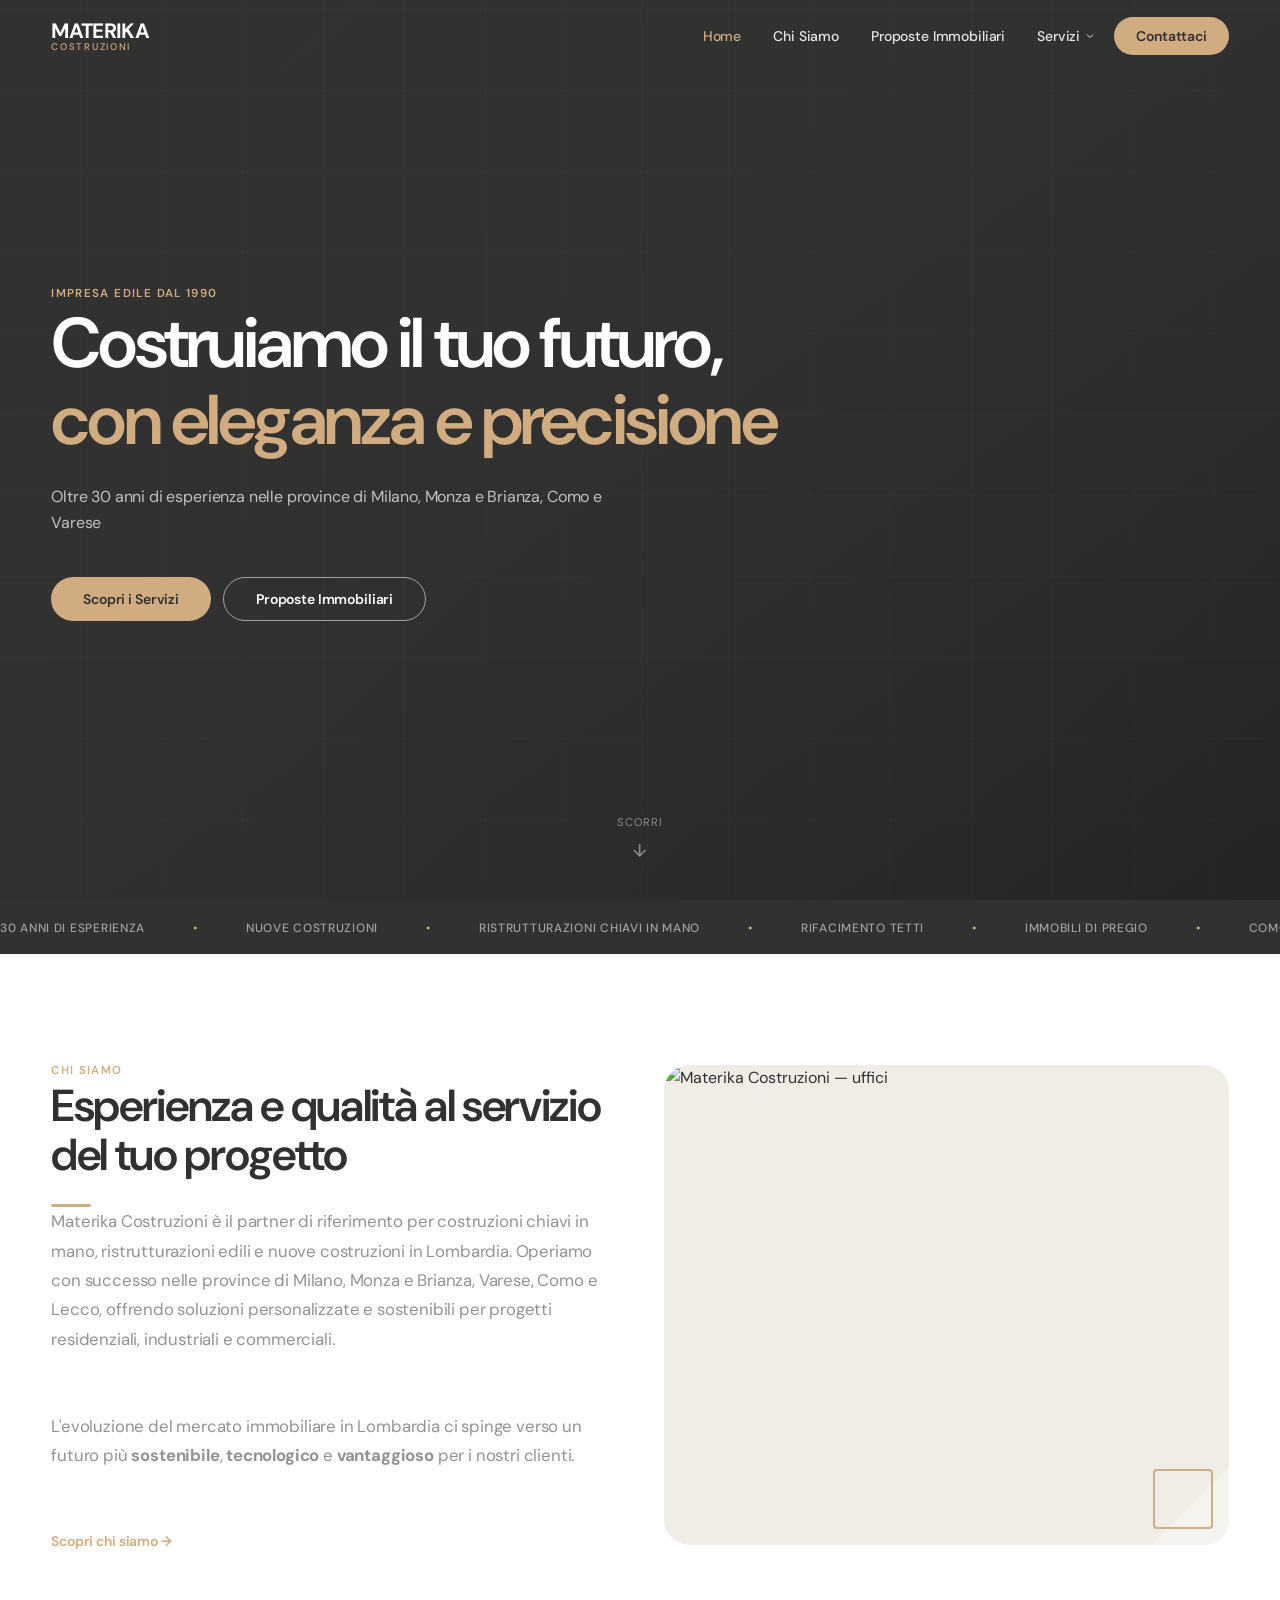
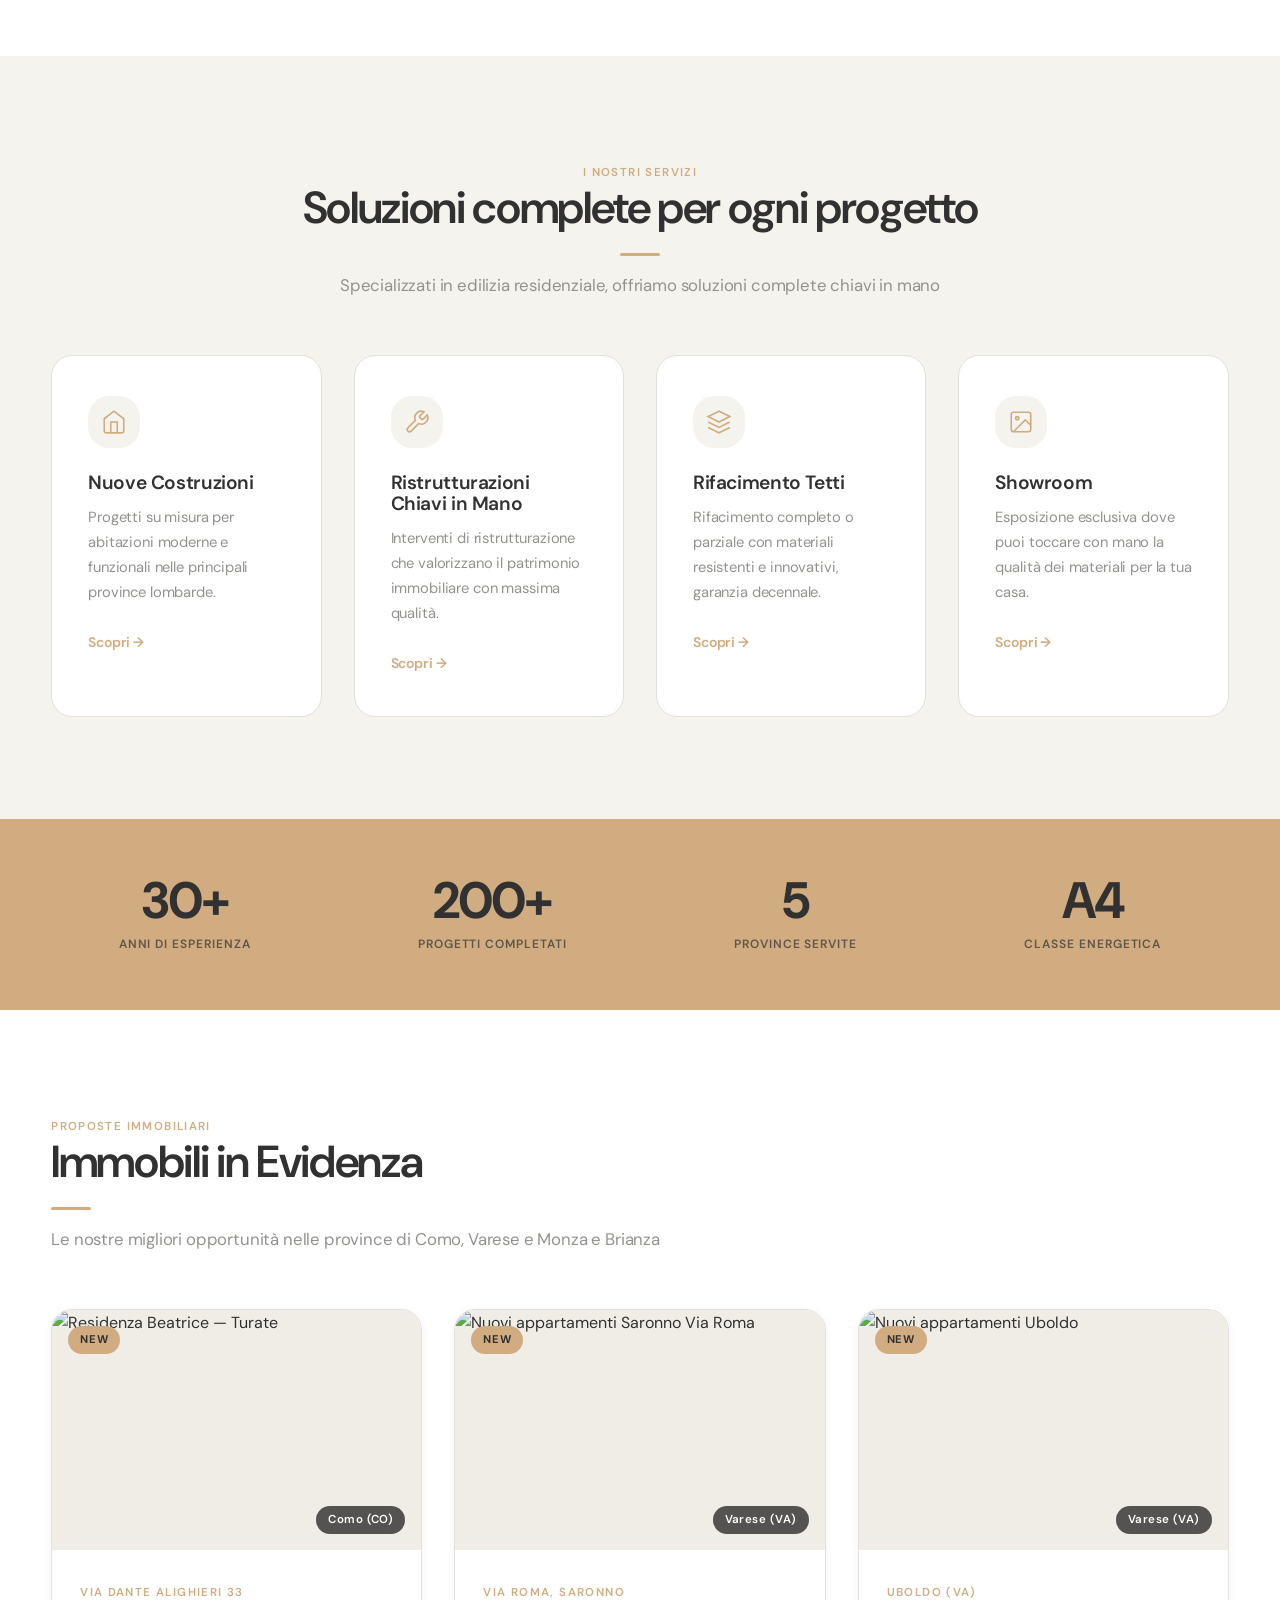
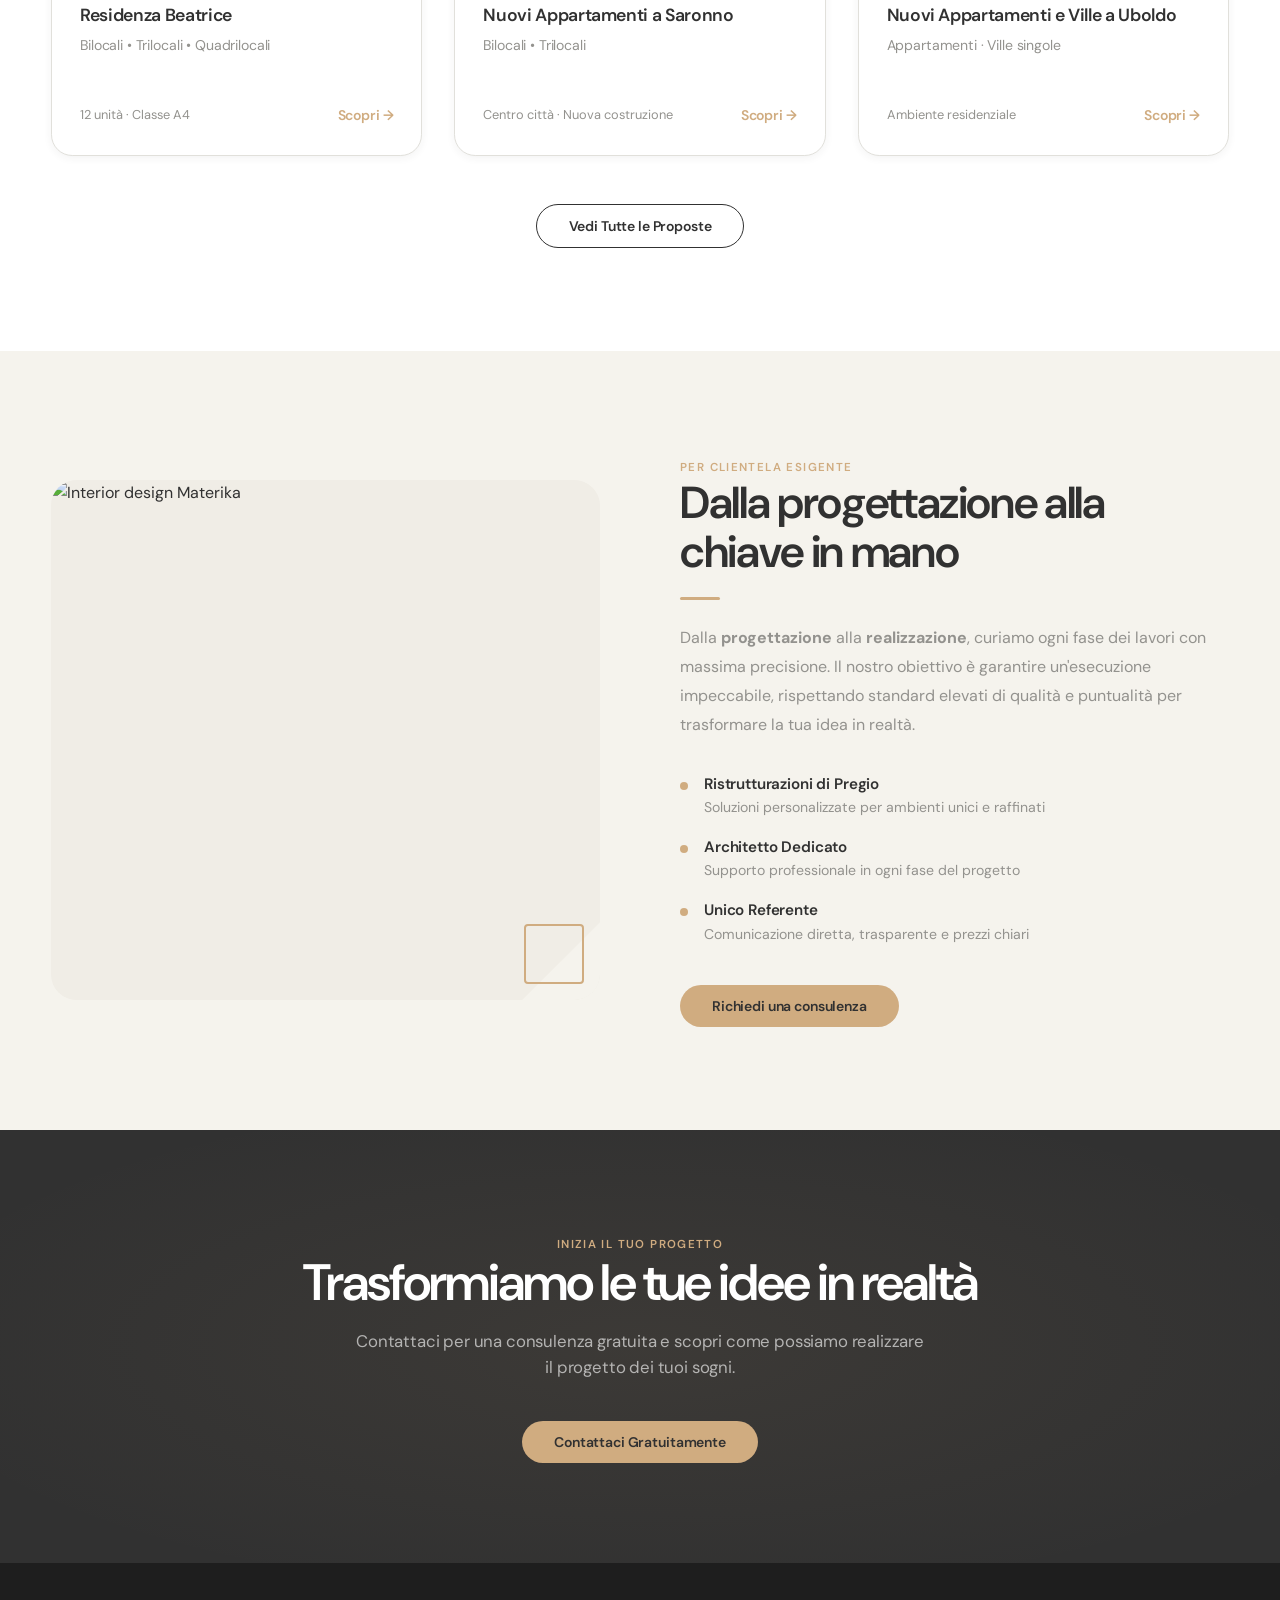
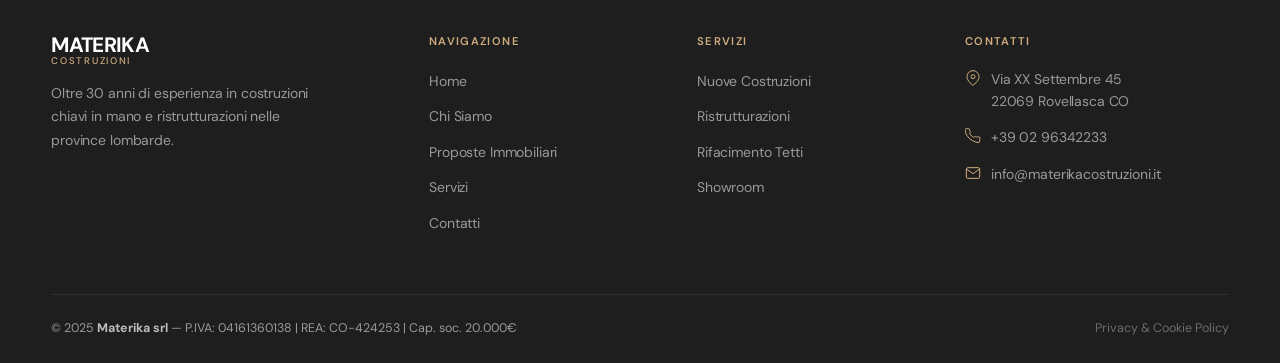
==== index.html @ d064435e "Add files via upload" ====
<!DOCTYPE html>
<html lang="it">
<head>
  <meta charset="UTF-8" />
  <meta name="viewport" content="width=device-width, initial-scale=1.0" />
  <title>Materika Costruzioni — Nuove Costruzioni e Ristrutturazioni in Lombardia</title>
  <meta name="description" content="Materika Costruzioni, oltre 30 anni di esperienza in costruzioni chiavi in mano, ristrutturazioni e nuove costruzioni nelle province di Milano, Como, Varese, Monza e Brianza." />
  <link rel="icon" href="https://www.materikacostruzioni.it/images/favicon.png" />
  <link rel="stylesheet" href="style.css" />
</head>
<body>

<!-- ═══════════════════════════ HEADER ═══════════════════════════ -->
<header class="site-header" id="top">
  <div class="container">
    <nav class="nav-inner">
      <a href="index.html" class="nav-logo">
        <span class="nav-logo-name">MATERIKA</span>
        <span class="nav-logo-sub">Costruzioni</span>
      </a>

      <ul class="nav-links">
        <li><a href="index.html" class="nav-link">Home</a></li>
        <li><a href="chi-siamo.html" class="nav-link">Chi Siamo</a></li>
        <li><a href="proposte.html" class="nav-link">Proposte Immobiliari</a></li>
        <li class="nav-dropdown">
          <a href="servizi.html" class="nav-link">
            Servizi
            <svg viewBox="0 0 24 24" stroke-width="2" stroke="currentColor" fill="none">
              <path d="M6 9l6 6 6-6"/>
            </svg>
          </a>
          <div class="dropdown-menu">
            <a href="servizi.html#costruzioni">Nuove Costruzioni</a>
            <a href="servizi.html#ristrutturazioni">Ristrutturazioni</a>
            <a href="servizi.html#tetti">Rifacimento Tetti</a>
            <a href="servizi.html#showroom">Showroom</a>
          </div>
        </li>
        <li><a href="contatti.html" class="nav-link nav-cta">Contattaci</a></li>
      </ul>

      <button class="hamburger" aria-label="Menu">
        <span></span><span></span><span></span>
      </button>
    </nav>
  </div>
</header>

<!-- Mobile Nav -->
<nav class="mobile-nav" role="dialog" aria-label="Menu mobile">
  <button class="mobile-nav-close" aria-label="Chiudi">✕</button>
  <a href="index.html">Home</a>
  <a href="chi-siamo.html">Chi Siamo</a>
  <a href="proposte.html">Proposte Immobiliari</a>
  <a href="servizi.html">Servizi</a>
  <a href="contatti.html">Contattaci</a>
</nav>

<!-- ═══════════════════════════ HERO ═══════════════════════════ -->
<section class="hero">
  <div class="hero-bg"></div>
  <div class="container">
    <div class="hero-content">
      <span class="label reveal">Impresa Edile dal 1990</span>
      <h1 class="hero-title reveal reveal-delay-1">
        Costruiamo il tuo futuro,<br>
        <em>con eleganza e precisione</em>
      </h1>
      <p class="hero-sub reveal reveal-delay-2">
        Oltre 30 anni di esperienza nelle province di Milano,
        Monza e Brianza, Como e Varese
      </p>
      <div class="hero-actions reveal reveal-delay-3">
        <a href="servizi.html" class="btn btn-primary">Scopri i Servizi</a>
        <a href="proposte.html" class="btn btn-outline">Proposte Immobiliari</a>
      </div>
    </div>
  </div>

  <div class="scroll-indicator">
    <span>Scorri</span>
    <svg viewBox="0 0 24 24" fill="none" stroke="currentColor" stroke-width="2">
      <path d="M12 5v14M5 12l7 7 7-7"/>
    </svg>
  </div>
</section>

<!-- ═══════════════════════════ TICKER ═══════════════════════════ -->
<div class="ticker" aria-hidden="true">
  <div class="ticker-track">
    <span>30 anni di esperienza</span>
    <span class="dot">•</span>
    <span>Nuove Costruzioni</span>
    <span class="dot">•</span>
    <span>Ristrutturazioni Chiavi in Mano</span>
    <span class="dot">•</span>
    <span>Rifacimento Tetti</span>
    <span class="dot">•</span>
    <span>Immobili di Pregio</span>
    <span class="dot">•</span>
    <span>Como</span>
    <span class="dot">•</span>
    <span>Milano</span>
    <span class="dot">•</span>
    <span>Varese</span>
    <span class="dot">•</span>
    <span>Monza e Brianza</span>
    <span class="dot">•</span>
    <span>Classe Energetica A4</span>
    <span class="dot">•</span>
  </div>
</div>

<!-- ═══════════════════════════ ABOUT TEASER ═══════════════════════════ -->
<section class="about-teaser section">
  <div class="container">
    <div class="grid-2">
      <div class="about-text reveal">
        <span class="label">Chi Siamo</span>
        <h2>Esperienza e qualità al servizio del tuo progetto</h2>
        <div class="gold-line"></div>
        <p>
          Materika Costruzioni è il partner di riferimento per costruzioni chiavi
          in mano, ristrutturazioni edili e nuove costruzioni in Lombardia.
          Operiamo con successo nelle province di Milano, Monza e Brianza, Varese,
          Como e Lecco, offrendo soluzioni personalizzate e sostenibili per
          progetti residenziali, industriali e commerciali.
        </p>
        <br>
        <p>
          L'evoluzione del mercato immobiliare in Lombardia ci spinge verso un
          futuro più <strong>sostenibile</strong>, <strong>tecnologico</strong> e
          <strong>vantaggioso</strong> per i nostri clienti.
        </p>
        <br>
        <a href="chi-siamo.html" class="btn-ghost">Scopri chi siamo →</a>
      </div>

      <div class="about-img-wrap reveal reveal-delay-2">
        <img
          src="https://www.materikacostruzioni.it/images/materika/materika-uffici.jpg"
          alt="Materika Costruzioni — uffici"
          loading="lazy"
        />
      </div>
    </div>
  </div>
</section>

<!-- ═══════════════════════════ SERVICES ═══════════════════════════ -->
<section class="services-section section">
  <div class="container">
    <div class="section-header centered">
      <span class="label">I Nostri Servizi</span>
      <h2>Soluzioni complete per ogni progetto</h2>
      <div class="gold-line"></div>
      <p>Specializzati in edilizia residenziale, offriamo soluzioni complete chiavi in mano</p>
    </div>

    <div class="grid-4">
      <!-- Nuove Costruzioni -->
      <div class="service-card reveal">
        <div class="service-icon">
          <svg viewBox="0 0 24 24"><path d="M3 9l9-7 9 7v11a2 2 0 01-2 2H5a2 2 0 01-2-2z"/><polyline points="9 22 9 12 15 12 15 22"/></svg>
        </div>
        <h3>Nuove Costruzioni</h3>
        <p>Progetti su misura per abitazioni moderne e funzionali nelle principali province lombarde.</p>
        <a href="servizi.html#costruzioni" class="btn-ghost">Scopri →</a>
      </div>

      <!-- Ristrutturazioni -->
      <div class="service-card reveal reveal-delay-1">
        <div class="service-icon">
          <svg viewBox="0 0 24 24"><path d="M14.7 6.3a1 1 0 000 1.4l1.6 1.6a1 1 0 001.4 0l3.77-3.77a6 6 0 01-7.94 7.94l-6.91 6.91a2.12 2.12 0 01-3-3l6.91-6.91a6 6 0 017.94-7.94l-3.76 3.76z"/></svg>
        </div>
        <h3>Ristrutturazioni Chiavi in Mano</h3>
        <p>Interventi di ristrutturazione che valorizzano il patrimonio immobiliare con massima qualità.</p>
        <a href="servizi.html#ristrutturazioni" class="btn-ghost">Scopri →</a>
      </div>

      <!-- Rifacimento Tetti -->
      <div class="service-card reveal reveal-delay-2">
        <div class="service-icon">
          <svg viewBox="0 0 24 24"><polygon points="12 2 2 7 12 12 22 7 12 2"/><polyline points="2 17 12 22 22 17"/><polyline points="2 12 12 17 22 12"/></svg>
        </div>
        <h3>Rifacimento Tetti</h3>
        <p>Rifacimento completo o parziale con materiali resistenti e innovativi, garanzia decennale.</p>
        <a href="servizi.html#tetti" class="btn-ghost">Scopri →</a>
      </div>

      <!-- Showroom -->
      <div class="service-card reveal reveal-delay-3">
        <div class="service-icon">
          <svg viewBox="0 0 24 24"><rect x="3" y="3" width="18" height="18" rx="2" ry="2"/><circle cx="8.5" cy="8.5" r="1.5"/><polyline points="21 15 16 10 5 21"/></svg>
        </div>
        <h3>Showroom</h3>
        <p>Esposizione esclusiva dove puoi toccare con mano la qualità dei materiali per la tua casa.</p>
        <a href="servizi.html#showroom" class="btn-ghost">Scopri →</a>
      </div>
    </div>
  </div>
</section>

<!-- ═══════════════════════════ STATS ═══════════════════════════ -->
<div class="stats-strip">
  <div class="container">
    <div class="stat-item reveal">
      <div class="stat-number" data-target="30" data-suffix="+">30+</div>
      <div class="stat-label">Anni di Esperienza</div>
    </div>
    <div class="stat-item reveal reveal-delay-1">
      <div class="stat-number" data-target="200" data-suffix="+">200+</div>
      <div class="stat-label">Progetti Completati</div>
    </div>
    <div class="stat-item reveal reveal-delay-2">
      <div class="stat-number" data-target="5">5</div>
      <div class="stat-label">Province Servite</div>
    </div>
    <div class="stat-item reveal reveal-delay-3">
      <div class="stat-number">A4</div>
      <div class="stat-label">Classe Energetica</div>
    </div>
  </div>
</div>

<!-- ═══════════════════════════ FEATURED PROPERTIES ═══════════════════════════ -->
<section class="section" style="background: var(--color-white);">
  <div class="container">
    <div class="section-header">
      <span class="label">Proposte Immobiliari</span>
      <h2>Immobili in Evidenza</h2>
      <div class="gold-line"></div>
      <p>Le nostre migliori opportunità nelle province di Como, Varese e Monza e Brianza</p>
    </div>

    <div class="grid-3">
      <!-- Turate -->
      <div class="property-card reveal">
        <div class="property-card-img">
          <img
            src="https://www.materikacostruzioni.it/images/materika/nuovi-appartamenti-Turate.jpg"
            alt="Residenza Beatrice — Turate"
            loading="lazy"
          />
          <span class="badge-new">NEW</span>
          <span class="badge-province">Como (CO)</span>
        </div>
        <div class="property-card-body">
          <span class="label">Via Dante Alighieri 33</span>
          <h3>Residenza Beatrice</h3>
          <p>Bilocali • Trilocali • Quadrilocali</p>
        </div>
        <div class="property-card-footer">
          <span style="font-size:.8rem; color:var(--color-text-muted)">12 unità · Classe A4</span>
          <a href="turate.html" class="btn-ghost">Scopri →</a>
        </div>
      </div>

      <!-- Saronno -->
      <div class="property-card reveal reveal-delay-1">
        <div class="property-card-img">
          <img
            src="https://www.materikacostruzioni.it/images/materika/nuovi-appartementi-Saronno-centro-via-roma.jpg"
            alt="Nuovi appartamenti Saronno Via Roma"
            loading="lazy"
          />
          <span class="badge-new">NEW</span>
          <span class="badge-province">Varese (VA)</span>
        </div>
        <div class="property-card-body">
          <span class="label">Via Roma, Saronno</span>
          <h3>Nuovi Appartamenti a Saronno</h3>
          <p>Bilocali • Trilocali</p>
        </div>
        <div class="property-card-footer">
          <span style="font-size:.8rem; color:var(--color-text-muted)">Centro città · Nuova costruzione</span>
          <a href="proposte.html" class="btn-ghost">Scopri →</a>
        </div>
      </div>

      <!-- Uboldo -->
      <div class="property-card reveal reveal-delay-2">
        <div class="property-card-img">
          <img
            src="https://www.materikacostruzioni.it/images/materika/nuovi-appartamenti-ville-uboldo.jpg"
            alt="Nuovi appartamenti Uboldo"
            loading="lazy"
          />
          <span class="badge-new">NEW</span>
          <span class="badge-province">Varese (VA)</span>
        </div>
        <div class="property-card-body">
          <span class="label">Uboldo (VA)</span>
          <h3>Nuovi Appartamenti e Ville a Uboldo</h3>
          <p>Appartamenti · Ville singole</p>
        </div>
        <div class="property-card-footer">
          <span style="font-size:.8rem; color:var(--color-text-muted)">Ambiente residenziale</span>
          <a href="proposte.html" class="btn-ghost">Scopri →</a>
        </div>
      </div>
    </div>

    <div style="text-align:center; margin-top:48px;">
      <a href="proposte.html" class="btn btn-outline-dark">Vedi Tutte le Proposte</a>
    </div>
  </div>
</section>

<!-- ═══════════════════════════ PER CLIENTELA ESIGENTE ═══════════════════════════ -->
<section class="section" style="background: var(--color-cream);">
  <div class="container">
    <div class="grid-2" style="gap: 80px;">
      <div class="about-img-wrap reveal" style="height: 520px;">
        <img
          src="https://www.materikacostruzioni.it/images/materika/interior-design.jpg"
          alt="Interior design Materika"
          loading="lazy"
        />
      </div>
      <div class="reveal reveal-delay-2">
        <span class="label">Per Clientela Esigente</span>
        <h2>Dalla progettazione alla chiave in mano</h2>
        <div class="gold-line"></div>
        <p style="margin-top:24px; color:var(--color-text-muted); line-height:1.8;">
          Dalla <strong>progettazione</strong> alla <strong>realizzazione</strong>,
          curiamo ogni fase dei lavori con massima precisione. Il nostro obiettivo
          è garantire un'esecuzione impeccabile, rispettando standard elevati di
          qualità e puntualità per trasformare la tua idea in realtà.
        </p>

        <div style="margin-top: 36px; display: flex; flex-direction: column; gap: 20px;">
          <div style="display:flex; gap:16px; align-items:flex-start;">
            <div style="width:8px; height:8px; background:var(--color-gold); border-radius:50%; margin-top:6px; flex-shrink:0;"></div>
            <div>
              <h4 style="font-size:.95rem; margin-bottom:4px;">Ristrutturazioni di Pregio</h4>
              <p style="font-size:.88rem; color:var(--color-text-muted);">Soluzioni personalizzate per ambienti unici e raffinati</p>
            </div>
          </div>
          <div style="display:flex; gap:16px; align-items:flex-start;">
            <div style="width:8px; height:8px; background:var(--color-gold); border-radius:50%; margin-top:6px; flex-shrink:0;"></div>
            <div>
              <h4 style="font-size:.95rem; margin-bottom:4px;">Architetto Dedicato</h4>
              <p style="font-size:.88rem; color:var(--color-text-muted);">Supporto professionale in ogni fase del progetto</p>
            </div>
          </div>
          <div style="display:flex; gap:16px; align-items:flex-start;">
            <div style="width:8px; height:8px; background:var(--color-gold); border-radius:50%; margin-top:6px; flex-shrink:0;"></div>
            <div>
              <h4 style="font-size:.95rem; margin-bottom:4px;">Unico Referente</h4>
              <p style="font-size:.88rem; color:var(--color-text-muted);">Comunicazione diretta, trasparente e prezzi chiari</p>
            </div>
          </div>
        </div>

        <div style="margin-top: 40px;">
          <a href="contatti.html" class="btn btn-primary">Richiedi una consulenza</a>
        </div>
      </div>
    </div>
  </div>
</section>

<!-- ═══════════════════════════ CTA SECTION ═══════════════════════════ -->
<section class="cta-section">
  <div class="container">
    <span class="label reveal">Inizia il tuo Progetto</span>
    <h2 class="reveal reveal-delay-1">Trasformiamo le tue idee in realtà</h2>
    <p class="reveal reveal-delay-2">
      Contattaci per una consulenza gratuita e scopri come possiamo
      realizzare il progetto dei tuoi sogni.
    </p>
    <a href="contatti.html" class="btn btn-primary reveal reveal-delay-3">
      Contattaci Gratuitamente
    </a>
  </div>
</section>

<!-- ═══════════════════════════ FOOTER ═══════════════════════════ -->
<footer class="site-footer">
  <div class="container">
    <div class="footer-grid">
      <div class="footer-brand">
        <a href="index.html" class="nav-logo">
          <span class="nav-logo-name">MATERIKA</span>
          <span class="nav-logo-sub">Costruzioni</span>
        </a>
        <p>Oltre 30 anni di esperienza in costruzioni chiavi in mano e ristrutturazioni nelle province lombarde.</p>
      </div>

      <div class="footer-col">
        <h4>Navigazione</h4>
        <ul>
          <li><a href="index.html">Home</a></li>
          <li><a href="chi-siamo.html">Chi Siamo</a></li>
          <li><a href="proposte.html">Proposte Immobiliari</a></li>
          <li><a href="servizi.html">Servizi</a></li>
          <li><a href="contatti.html">Contatti</a></li>
        </ul>
      </div>

      <div class="footer-col">
        <h4>Servizi</h4>
        <ul>
          <li><a href="servizi.html#costruzioni">Nuove Costruzioni</a></li>
          <li><a href="servizi.html#ristrutturazioni">Ristrutturazioni</a></li>
          <li><a href="servizi.html#tetti">Rifacimento Tetti</a></li>
          <li><a href="servizi.html#showroom">Showroom</a></li>
        </ul>
      </div>

      <div class="footer-col">
        <h4>Contatti</h4>
        <div class="footer-contact-item">
          <svg viewBox="0 0 24 24" stroke-width="1.5"><path d="M21 10c0 7-9 13-9 13s-9-6-9-13a9 9 0 0118 0z"/><circle cx="12" cy="10" r="3"/></svg>
          <span>Via XX Settembre 45<br>22069 Rovellasca CO</span>
        </div>
        <div class="footer-contact-item">
          <svg viewBox="0 0 24 24" stroke-width="1.5"><path d="M22 16.92v3a2 2 0 01-2.18 2 19.79 19.79 0 01-8.63-3.07A19.5 19.5 0 013.07 11.5 19.79 19.79 0 01.07 2.82 2 2 0 012.06 1h3a2 2 0 012 1.72 12.84 12.84 0 00.7 2.81 2 2 0 01-.45 2.11L6.91 8.14a16 16 0 006 6l.61-.61a2 2 0 012.11-.45 12.84 12.84 0 002.81.7A2 2 0 0122 16.92z"/></svg>
          <a href="tel:+390296342233">+39 02 96342233</a>
        </div>
        <div class="footer-contact-item">
          <svg viewBox="0 0 24 24" stroke-width="1.5"><path d="M4 4h16c1.1 0 2 .9 2 2v12c0 1.1-.9 2-2 2H4c-1.1 0-2-.9-2-2V6c0-1.1.9-2 2-2z"/><polyline points="22,6 12,13 2,6"/></svg>
          <a href="mailto:info@materikacostruzioni.it">info@materikacostruzioni.it</a>
        </div>
      </div>
    </div>

    <div class="footer-bottom">
      <span>© 2025 <strong style="color:rgba(255,255,255,.7)">Materika srl</strong> — P.IVA: 04161360138 | REA: CO-424253 | Cap. soc. 20.000€</span>
      <a href="#">Privacy &amp; Cookie Policy</a>
    </div>
  </div>
</footer>

<!-- Lightbox -->
<div class="lightbox" role="dialog" aria-label="Galleria immagini">
  <span class="lightbox-close" aria-label="Chiudi">✕</span>
  <img class="lightbox-img" src="" alt="Immagine ingrandita" />
</div>

<script src="main.js"></script>
</body>
</html>
---- style.css ----
/* =========================================================
   MATERIKA COSTRUZIONI — Shared Stylesheet
   Design inspired by okopod.com
   ========================================================= */

/* --- Google Fonts (DM Sans — geometric, clean, similar to PP Mori) --- */
@import url('https://fonts.googleapis.com/css2?family=DM+Sans:ital,opsz,wght@0,9..40,300;0,9..40,400;0,9..40,500;0,9..40,600;0,9..40,700;1,9..40,400&display=swap');

/* --- CSS Variables --- */
:root {
  --color-slate:      #313131;
  --color-gold:       #d0ac80;
  --color-gold-light: #e0c9a6;
  --color-gold-dark:  #b69c78;
  --color-beige:      #f5f3ed;
  --color-beige-2:    #f0ede6;
  --color-text:       #313131;
  --color-text-muted: #93928e;
  --color-white:      #ffffff;
  --color-border:     #e1e0db;
  --color-grey:       #cdcdcd;

  /* Backward-compat aliases */
  --color-anthracite: #313131;
  --color-cream:      #f5f3ed;
  --color-accent:     #f0ede6;

  --font-sans:   'DM Sans', system-ui, sans-serif;
  --font-serif:  'DM Sans', system-ui, sans-serif;

  --nav-height:  4.5rem;
  --max-width:   1280px;
  --section-pad: clamp(60px, 8vw, 120px);

  --radius-sm:   8px;
  --radius-md:   clamp(1rem, 1.66vw, 1.5rem);
  --radius-lg:   clamp(1rem, 2vw, 1.875rem);
  --radius-pill: 48px;

  --shadow-sm:   0 2px 8px rgba(49,49,49,.06);
  --shadow-md:   0 8px 32px rgba(49,49,49,.10);
  --shadow-lg:   0 20px 60px rgba(49,49,49,.14);

  --transition:  0.3s ease-in-out;
}

/* --- Reset & Base --- */
*, *::before, *::after { box-sizing: border-box; margin: 0; padding: 0; }

html { scroll-behavior: smooth; font-size: 16px; }

body {
  font-family: var(--font-sans);
  color: var(--color-text);
  background: var(--color-beige);
  line-height: 1.6;
  -webkit-font-smoothing: antialiased;
}

img { display: block; max-width: 100%; height: auto; }

a { color: inherit; text-decoration: none; }

ul { list-style: none; }

button { cursor: pointer; border: none; background: none; font-family: inherit; }

/* --- Typography --- */
h1, h2, h3, h4 {
  font-family: var(--font-sans);
  line-height: 1.1;
  letter-spacing: -0.03em;
  font-weight: 600;
}

h1 { font-size: clamp(2.5rem, 5.5vw, 5rem); font-weight: 600; letter-spacing: -0.04em; }
h2 { font-size: clamp(1.8rem, 3.5vw, 3.2rem); font-weight: 600; letter-spacing: -0.03em; }
h3 { font-size: clamp(1.2rem, 2vw, 1.75rem); font-weight: 600; letter-spacing: -0.02em; }
h4 { font-size: 1.1rem; font-weight: 600; letter-spacing: -0.01em; }

p { max-width: 68ch; }

.label {
  font-family: var(--font-sans);
  font-size: .72rem;
  font-weight: 600;
  letter-spacing: .12em;
  text-transform: uppercase;
  color: var(--color-gold);
}

/* --- Layout Helpers --- */
.container {
  width: 100%;
  max-width: var(--max-width);
  margin-inline: auto;
  padding-inline: clamp(20px, 4vw, 60px);
}

.section { padding-block: var(--section-pad); }

.grid-2 { display: grid; grid-template-columns: 1fr 1fr; gap: 48px; align-items: center; }
.grid-3 { display: grid; grid-template-columns: repeat(3, 1fr); gap: 32px; }
.grid-4 { display: grid; grid-template-columns: repeat(4, 1fr); gap: 32px; }

/* --- Buttons --- */
.btn {
  display: inline-flex;
  align-items: center;
  gap: 8px;
  padding: 14px 32px;
  font-family: var(--font-sans);
  font-size: .875rem;
  font-weight: 600;
  letter-spacing: -0.01em;
  border-radius: var(--radius-pill);
  transition: var(--transition);
  white-space: nowrap;
  line-height: 1;
}

.btn-primary {
  background: var(--color-gold);
  color: var(--color-slate);
}
.btn-primary:hover {
  background: var(--color-gold-dark);
  transform: translateY(-2px);
  box-shadow: 0 8px 24px rgba(208,172,128,.35);
}

.btn-outline {
  background: transparent;
  color: var(--color-white);
  border: 1.5px solid rgba(255,255,255,.55);
}
.btn-outline:hover {
  background: rgba(255,255,255,.1);
  border-color: var(--color-white);
  transform: translateY(-2px);
}

.btn-outline-dark {
  background: transparent;
  color: var(--color-slate);
  border: 1.5px solid var(--color-slate);
}
.btn-outline-dark:hover {
  background: var(--color-slate);
  color: var(--color-white);
  transform: translateY(-2px);
}

.btn-ghost {
  padding: 0;
  color: var(--color-gold);
  font-size: .875rem;
  font-weight: 600;
  letter-spacing: -0.01em;
  border-bottom: 1px solid transparent;
  border-radius: 0;
}
.btn-ghost:hover { border-bottom-color: var(--color-gold); }

/* =========================================================
   NAVIGATION
   ========================================================= */
.site-header {
  position: fixed;
  top: 0;
  left: 0;
  right: 0;
  z-index: 1000;
  height: var(--nav-height);
  display: flex;
  align-items: center;
  transition: background var(--transition), box-shadow var(--transition);
}

.site-header.scrolled {
  background: var(--color-white);
  box-shadow: 0 1px 0 var(--color-border);
}

.site-header.scrolled .nav-logo-name { color: var(--color-slate); }
.site-header.scrolled .nav-logo-sub  { color: var(--color-gold); }
.site-header.scrolled .nav-link      { color: var(--color-slate); }
.site-header.scrolled .nav-link:hover { color: var(--color-gold); }
.site-header.scrolled .hamburger span { background: var(--color-slate); }

.nav-inner {
  display: flex;
  align-items: center;
  justify-content: space-between;
  width: 100%;
}

/* Logo */
.nav-logo {
  display: flex;
  flex-direction: column;
  line-height: 1;
}
.nav-logo-name {
  font-family: var(--font-sans);
  font-size: 1.3rem;
  font-weight: 700;
  letter-spacing: -0.03em;
  color: var(--color-white);
  transition: color var(--transition);
}
.nav-logo-sub {
  font-family: var(--font-sans);
  font-size: .6rem;
  font-weight: 500;
  letter-spacing: .18em;
  text-transform: uppercase;
  color: var(--color-gold);
  transition: color var(--transition);
}

/* Nav Links */
.nav-links {
  display: flex;
  align-items: center;
  gap: 4px;
}

.nav-link {
  font-size: .875rem;
  font-weight: 500;
  letter-spacing: -0.01em;
  color: rgba(255,255,255,.88);
  padding: 8px 14px;
  border-radius: var(--radius-pill);
  transition: color var(--transition), background var(--transition);
  position: relative;
}
.nav-link:hover { color: var(--color-gold); }
.nav-link.active { color: var(--color-gold); }

/* Dropdown */
.nav-dropdown { position: relative; }
.nav-dropdown > .nav-link { display: flex; align-items: center; gap: 4px; }
.nav-dropdown > .nav-link svg { width: 12px; height: 12px; transition: transform var(--transition); }
.nav-dropdown:hover > .nav-link svg { transform: rotate(180deg); }

.dropdown-menu {
  position: absolute;
  top: calc(100% + 8px);
  left: 50%;
  transform: translateX(-50%);
  background: var(--color-white);
  border-radius: var(--radius-md);
  box-shadow: var(--shadow-md);
  border: 1px solid var(--color-border);
  padding: 8px;
  min-width: 220px;
  opacity: 0;
  visibility: hidden;
  transform: translateX(-50%) translateY(-8px);
  transition: opacity var(--transition), transform var(--transition), visibility var(--transition);
}
.nav-dropdown:hover .dropdown-menu {
  opacity: 1;
  visibility: visible;
  transform: translateX(-50%) translateY(0);
}

.dropdown-menu a {
  display: block;
  padding: 10px 16px;
  font-size: .875rem;
  font-weight: 500;
  letter-spacing: -0.01em;
  color: var(--color-text);
  border-radius: calc(var(--radius-md) - 4px);
  transition: background var(--transition), color var(--transition);
}
.dropdown-menu a:hover {
  background: var(--color-beige);
  color: var(--color-gold);
}

.nav-cta {
  background: var(--color-gold);
  color: var(--color-slate) !important;
  padding: 10px 22px;
  border-radius: var(--radius-pill);
  font-weight: 600;
  font-size: .875rem;
  letter-spacing: -0.01em;
}
.nav-cta:hover { background: var(--color-gold-dark) !important; color: var(--color-slate) !important; }

/* Hamburger */
.hamburger {
  display: none;
  flex-direction: column;
  gap: 5px;
  padding: 8px;
}
.hamburger span {
  display: block;
  width: 24px;
  height: 2px;
  background: var(--color-white);
  border-radius: 2px;
  transition: var(--transition);
}

/* Mobile Nav */
.mobile-nav {
  display: none;
  position: fixed;
  inset: 0;
  background: var(--color-white);
  z-index: 999;
  flex-direction: column;
  align-items: center;
  justify-content: center;
  gap: 4px;
}
.mobile-nav.open { display: flex; }
.mobile-nav a {
  font-family: var(--font-sans);
  font-size: 1.8rem;
  font-weight: 600;
  letter-spacing: -0.04em;
  color: var(--color-slate);
  padding: 12px 32px;
  transition: color var(--transition);
}
.mobile-nav a:hover { color: var(--color-gold); }
.mobile-nav-close {
  position: absolute;
  top: 24px;
  right: 24px;
  width: 40px;
  height: 40px;
  display: flex;
  align-items: center;
  justify-content: center;
  color: var(--color-slate);
  font-size: 1.5rem;
}

/* =========================================================
   HERO
   ========================================================= */
.hero {
  position: relative;
  height: 100vh;
  min-height: 600px;
  display: flex;
  align-items: center;
  overflow: hidden;
}

.hero-bg {
  position: absolute;
  inset: 0;
  background:
    linear-gradient(135deg, rgba(49,49,49,.93) 0%, rgba(49,49,49,.62) 50%, rgba(49,49,49,.32) 100%),
    linear-gradient(to bottom right, #3a3530 0%, #313131 40%, #1e1e1e 100%);
}

.hero-bg::after {
  content: '';
  position: absolute;
  inset: 0;
  background-image:
    repeating-linear-gradient(
      90deg,
      transparent,
      transparent 80px,
      rgba(208,172,128,.025) 80px,
      rgba(208,172,128,.025) 81px
    ),
    repeating-linear-gradient(
      0deg,
      transparent,
      transparent 80px,
      rgba(208,172,128,.025) 80px,
      rgba(208,172,128,.025) 81px
    );
}

.hero-content {
  position: relative;
  z-index: 1;
  color: var(--color-white);
  max-width: 780px;
}

.hero-content .label { margin-bottom: 20px; }

.hero-title {
  color: var(--color-white);
  margin-bottom: 24px;
  font-style: normal;
  letter-spacing: -0.04em;
}

.hero-title em {
  font-style: normal;
  color: var(--color-gold);
}

.hero-sub {
  font-size: clamp(1rem, 1.25vw, 1.2rem);
  font-weight: 400;
  color: rgba(255,255,255,.7);
  margin-bottom: 40px;
  max-width: 52ch;
  line-height: 1.65;
  letter-spacing: -0.01em;
}

.hero-actions { display: flex; gap: 12px; flex-wrap: wrap; }

/* Scroll Indicator */
.scroll-indicator {
  position: absolute;
  bottom: 40px;
  left: 50%;
  transform: translateX(-50%);
  display: flex;
  flex-direction: column;
  align-items: center;
  gap: 8px;
  color: rgba(255,255,255,.45);
  font-size: .7rem;
  letter-spacing: .1em;
  text-transform: uppercase;
}
.scroll-indicator svg {
  width: 20px;
  height: 20px;
  animation: bounce 2s ease infinite;
}
@keyframes bounce {
  0%, 100% { transform: translateY(0); }
  50%       { transform: translateY(6px); }
}

/* Page Hero (inner pages) */
.page-hero {
  position: relative;
  display: flex;
  align-items: flex-end;
  padding-bottom: 60px;
  overflow: hidden;
  color: var(--color-white);
}

.page-hero-bg {
  position: absolute;
  inset: 0;
  background: linear-gradient(135deg, rgba(49,49,49,.95) 0%, rgba(49,49,49,.72) 100%);
}

.page-hero-bg::before {
  content: '';
  position: absolute;
  right: 0;
  top: 0;
  width: 40%;
  height: 100%;
  background: linear-gradient(135deg, transparent 40%, rgba(208,172,128,.06) 100%);
}

.page-hero-content {
  position: relative;
  z-index: 1;
}

.page-hero-h { color: var(--color-white); margin-top: 12px; }
.page-hero-sub {
  margin-top: 12px;
  color: rgba(255,255,255,.7);
  font-size: 1.05rem;
  max-width: 52ch;
  letter-spacing: -0.01em;
}

/* Breadcrumb */
.breadcrumb {
  display: flex;
  align-items: center;
  gap: 8px;
  font-size: .8rem;
  color: rgba(255,255,255,.5);
}
.breadcrumb a { color: inherit; transition: color var(--transition); }
.breadcrumb a:hover { color: var(--color-gold-light); }
.breadcrumb span { color: var(--color-gold-light); }

/* =========================================================
   TICKER / MARQUEE
   ========================================================= */
.ticker {
  background: var(--color-slate);
  padding: 14px 0;
  overflow: hidden;
  white-space: nowrap;
}
.ticker-track {
  display: inline-flex;
  gap: 0;
  animation: ticker-scroll 30s linear infinite;
}
.ticker-track span {
  font-size: .75rem;
  font-weight: 500;
  letter-spacing: .06em;
  text-transform: uppercase;
  color: rgba(255,255,255,.55);
  padding-right: 48px;
}
.ticker-track span.dot {
  color: var(--color-gold);
  padding-right: 48px;
}
@keyframes ticker-scroll {
  from { transform: translateX(0); }
  to   { transform: translateX(-50%); }
}

/* =========================================================
   SECTIONS
   ========================================================= */

/* Section Header */
.section-header {
  margin-bottom: 56px;
}
.section-header .label { margin-bottom: 12px; }
.section-header h2 { max-width: 20ch; }
.section-header p {
  margin-top: 16px;
  color: var(--color-text-muted);
  font-size: 1.05rem;
  letter-spacing: -0.01em;
}

.section-header.centered { text-align: center; }
.section-header.centered h2 { max-width: 100%; }
.section-header.centered p { margin-inline: auto; }

/* Divider */
.gold-line {
  width: 40px;
  height: 3px;
  background: var(--color-gold);
  border-radius: 2px;
  margin-top: 20px;
}
.section-header.centered .gold-line { margin-inline: auto; }

/* =========================================================
   ABOUT TEASER
   ========================================================= */
.about-teaser { background: var(--color-white); }

.about-text h2 { margin-bottom: 24px; }
.about-text p {
  color: var(--color-text-muted);
  font-size: 1.05rem;
  line-height: 1.75;
  letter-spacing: -0.01em;
  margin-bottom: 32px;
}

.about-img-wrap {
  position: relative;
  height: 480px;
  border-radius: var(--radius-lg);
  overflow: hidden;
  background: var(--color-accent);
}
.about-img-wrap img {
  width: 100%;
  height: 100%;
  object-fit: cover;
}

.about-img-wrap::before {
  content: '';
  position: absolute;
  bottom: -1px;
  right: -1px;
  width: 80px;
  height: 80px;
  background: var(--color-beige);
  clip-path: polygon(100% 0, 100% 100%, 0 100%);
  z-index: 1;
}
.about-img-wrap::after {
  content: '';
  position: absolute;
  bottom: 16px;
  right: 16px;
  width: 60px;
  height: 60px;
  border: 2px solid var(--color-gold);
  z-index: 1;
  border-radius: 4px;
}

/* =========================================================
   SERVICES CARDS
   ========================================================= */
.services-section { background: var(--color-beige); }

.service-card {
  background: var(--color-white);
  border-radius: var(--radius-md);
  padding: 40px 36px;
  border: 1px solid var(--color-border);
  transition: transform var(--transition), box-shadow var(--transition), border-color var(--transition);
  position: relative;
  overflow: hidden;
}
.service-card:hover {
  transform: translateY(-6px);
  box-shadow: var(--shadow-lg);
  border-color: var(--color-gold);
}

.service-icon {
  width: 52px;
  height: 52px;
  background: var(--color-beige);
  border-radius: var(--radius-md);
  display: flex;
  align-items: center;
  justify-content: center;
  margin-bottom: 24px;
}
.service-icon svg {
  width: 26px;
  height: 26px;
  stroke: var(--color-gold);
  fill: none;
  stroke-width: 1.5;
}

.service-card h3 {
  font-size: 1.2rem;
  margin-bottom: 12px;
  letter-spacing: -0.02em;
}
.service-card p {
  color: var(--color-text-muted);
  font-size: .92rem;
  line-height: 1.7;
  margin-bottom: 24px;
  letter-spacing: -0.01em;
}

/* =========================================================
   STATS STRIP
   ========================================================= */
.stats-strip {
  background: var(--color-gold);
  padding: 56px 0;
}
.stats-strip .container { display: flex; justify-content: space-around; flex-wrap: wrap; gap: 32px; }

.stat-item { text-align: center; }
.stat-number {
  font-family: var(--font-sans);
  font-size: clamp(2.4rem, 4vw, 3.4rem);
  font-weight: 700;
  letter-spacing: -0.04em;
  color: var(--color-slate);
  line-height: 1;
  margin-bottom: 8px;
}
.stat-label {
  font-size: .75rem;
  font-weight: 600;
  letter-spacing: .08em;
  text-transform: uppercase;
  color: rgba(49,49,49,.7);
}

/* =========================================================
   PROPERTY CARDS
   ========================================================= */
.property-card {
  background: var(--color-white);
  border-radius: var(--radius-md);
  overflow: hidden;
  border: 1px solid var(--color-border);
  box-shadow: var(--shadow-sm);
  transition: transform var(--transition), box-shadow var(--transition);
}
.property-card:hover {
  transform: translateY(-8px);
  box-shadow: var(--shadow-lg);
}

.property-card-img {
  position: relative;
  height: 240px;
  overflow: hidden;
  background: var(--color-accent);
}
.property-card-img img {
  width: 100%;
  height: 100%;
  object-fit: cover;
  transition: transform 0.6s ease;
}
.property-card:hover .property-card-img img { transform: scale(1.05); }

.badge-new {
  position: absolute;
  top: 16px;
  left: 16px;
  background: var(--color-gold);
  color: var(--color-slate);
  font-size: .7rem;
  font-weight: 700;
  letter-spacing: .06em;
  text-transform: uppercase;
  padding: 5px 12px;
  border-radius: var(--radius-pill);
}

.badge-province {
  position: absolute;
  bottom: 16px;
  right: 16px;
  background: rgba(49,49,49,.82);
  backdrop-filter: blur(4px);
  color: var(--color-white);
  font-size: .72rem;
  font-weight: 600;
  letter-spacing: .04em;
  padding: 5px 12px;
  border-radius: var(--radius-pill);
}

.property-card-body { padding: 28px; }
.property-card-body .label { margin-bottom: 8px; }
.property-card-body h3 {
  font-size: 1.1rem;
  margin-bottom: 8px;
  line-height: 1.25;
  letter-spacing: -0.02em;
}
.property-card-body p {
  font-size: .88rem;
  color: var(--color-text-muted);
  margin-bottom: 20px;
  letter-spacing: -0.01em;
}

.property-card-footer {
  padding: 0 28px 28px;
  display: flex;
  align-items: center;
  justify-content: space-between;
}

/* =========================================================
   CTA SECTION
   ========================================================= */
.cta-section {
  background: var(--color-slate);
  padding: 100px 0;
  text-align: center;
  position: relative;
  overflow: hidden;
}
.cta-section::before {
  content: '';
  position: absolute;
  inset: 0;
  background: radial-gradient(ellipse 60% 60% at 50% 50%, rgba(208,172,128,.07) 0%, transparent 100%);
}
.cta-section .container { position: relative; z-index: 1; }
.cta-section .label { margin-bottom: 20px; }
.cta-section h2 {
  color: var(--color-white);
  font-size: clamp(2rem, 4vw, 3.2rem);
  margin-bottom: 16px;
  letter-spacing: -0.04em;
}
.cta-section p {
  color: rgba(255,255,255,.62);
  font-size: 1.05rem;
  letter-spacing: -0.01em;
  margin: 0 auto 40px;
  max-width: 48ch;
}

/* =========================================================
   FOOTER
   ========================================================= */
.site-footer {
  background: #1e1e1e;
  color: rgba(255,255,255,.55);
  padding-top: 72px;
}

.footer-grid {
  display: grid;
  grid-template-columns: 1.5fr 1fr 1fr 1.2fr;
  gap: 48px;
  padding-bottom: 48px;
  border-bottom: 1px solid rgba(255,255,255,.07);
}

.footer-brand .nav-logo { margin-bottom: 16px; }
.footer-brand .nav-logo-name { font-size: 1.3rem; color: var(--color-white); letter-spacing: -0.03em; }
.footer-brand p {
  font-size: .875rem;
  line-height: 1.7;
  letter-spacing: -0.01em;
  max-width: 28ch;
}

.footer-col h4 {
  font-family: var(--font-sans);
  font-size: .7rem;
  font-weight: 600;
  letter-spacing: .12em;
  text-transform: uppercase;
  color: var(--color-gold);
  margin-bottom: 20px;
}

.footer-col ul li { margin-bottom: 10px; }
.footer-col ul a {
  font-size: .875rem;
  letter-spacing: -0.01em;
  color: rgba(255,255,255,.55);
  transition: color var(--transition);
}
.footer-col ul a:hover { color: var(--color-gold-light); }

.footer-contact-item {
  display: flex;
  align-items: flex-start;
  gap: 10px;
  margin-bottom: 14px;
  font-size: .875rem;
  letter-spacing: -0.01em;
}
.footer-contact-item svg {
  width: 16px;
  height: 16px;
  stroke: var(--color-gold);
  fill: none;
  flex-shrink: 0;
  margin-top: 2px;
}

.footer-bottom {
  padding: 24px 0;
  display: flex;
  align-items: center;
  justify-content: space-between;
  font-size: .78rem;
  flex-wrap: wrap;
  gap: 12px;
}
.footer-bottom a {
  color: rgba(255,255,255,.35);
  transition: color var(--transition);
}
.footer-bottom a:hover { color: var(--color-gold-light); }

/* =========================================================
   SCROLL ANIMATIONS
   ========================================================= */
.reveal {
  opacity: 0;
  transform: translateY(28px);
  transition: opacity 0.65s ease, transform 0.65s ease;
}
.reveal.visible {
  opacity: 1;
  transform: translateY(0);
}
.reveal-delay-1 { transition-delay: .1s; }
.reveal-delay-2 { transition-delay: .2s; }
.reveal-delay-3 { transition-delay: .3s; }
.reveal-delay-4 { transition-delay: .4s; }

/* =========================================================
   PROPERTY DETAIL
   ========================================================= */
.property-detail-layout {
  display: grid;
  grid-template-columns: 1fr 360px;
  gap: 48px;
  align-items: start;
  padding-block: var(--section-pad);
}

.sticky-card {
  position: sticky;
  top: calc(var(--nav-height) + 24px);
  background: var(--color-white);
  border-radius: var(--radius-lg);
  box-shadow: var(--shadow-md);
  padding: 36px;
  border: 1px solid var(--color-border);
  border-top: 3px solid var(--color-gold);
}
.sticky-card h3 {
  font-size: 1.3rem;
  margin-bottom: 24px;
  letter-spacing: -0.02em;
}
.sticky-card-contact { margin-bottom: 24px; }
.sticky-card-contact-item {
  display: flex;
  align-items: center;
  gap: 10px;
  padding: 12px 0;
  border-bottom: 1px solid var(--color-border);
  font-size: .88rem;
  letter-spacing: -0.01em;
}
.sticky-card-contact-item:last-child { border-bottom: none; }
.sticky-card-contact-item svg {
  width: 16px;
  height: 16px;
  stroke: var(--color-gold);
  fill: none;
  flex-shrink: 0;
}

/* Feature Grid */
.features-grid {
  display: grid;
  grid-template-columns: 1fr 1fr;
  gap: 1px;
  background: var(--color-border);
  border: 1px solid var(--color-border);
  border-radius: var(--radius-md);
  overflow: hidden;
  margin-block: 40px;
}
.feature-item {
  background: var(--color-white);
  padding: 20px 24px;
  display: flex;
  align-items: center;
  gap: 12px;
}
.feature-item svg {
  width: 20px;
  height: 20px;
  stroke: var(--color-gold);
  fill: none;
  flex-shrink: 0;
}
.feature-label {
  font-size: .72rem;
  color: var(--color-text-muted);
  text-transform: uppercase;
  letter-spacing: .06em;
  display: block;
}
.feature-value {
  font-size: .92rem;
  font-weight: 600;
  letter-spacing: -0.01em;
  color: var(--color-text);
}

/* Highlights */
.highlight-item {
  display: flex;
  gap: 20px;
  padding: 28px 0;
  border-bottom: 1px solid var(--color-border);
}
.highlight-item:last-child { border-bottom: none; }
.highlight-num {
  font-family: var(--font-sans);
  font-size: 2.5rem;
  font-weight: 700;
  letter-spacing: -0.04em;
  color: var(--color-border);
  line-height: 1;
  flex-shrink: 0;
  width: 48px;
}
.highlight-text h4 { margin-bottom: 8px; color: var(--color-slate); letter-spacing: -0.02em; }
.highlight-text p { font-size: .92rem; color: var(--color-text-muted); line-height: 1.7; letter-spacing: -0.01em; }

/* Gallery */
.gallery-grid {
  display: grid;
  grid-template-columns: 2fr 1fr 1fr;
  grid-template-rows: 240px 240px;
  gap: 12px;
  border-radius: var(--radius-md);
  overflow: hidden;
  margin-bottom: 48px;
}
.gallery-grid .gallery-main { grid-row: span 2; }
.gallery-img {
  overflow: hidden;
  background: var(--color-accent);
  cursor: pointer;
}
.gallery-img img {
  width: 100%;
  height: 100%;
  object-fit: cover;
  transition: transform 0.6s ease;
}
.gallery-img:hover img { transform: scale(1.08); }

/* Floor Plans Scroll */
.floorplans-scroll {
  display: flex;
  gap: 24px;
  overflow-x: auto;
  padding-bottom: 16px;
  scrollbar-width: thin;
  scrollbar-color: var(--color-gold) var(--color-accent);
}
.floorplan-card {
  flex-shrink: 0;
  width: 220px;
  background: var(--color-white);
  border-radius: var(--radius-md);
  overflow: hidden;
  border: 1px solid var(--color-border);
  transition: box-shadow var(--transition);
}
.floorplan-card:hover { box-shadow: var(--shadow-md); }
.floorplan-card img {
  width: 100%;
  height: 160px;
  object-fit: cover;
  background: var(--color-accent);
}
.floorplan-card-body { padding: 16px; }
.floorplan-card-body h4 { font-size: .92rem; margin-bottom: 4px; letter-spacing: -0.01em; }
.floorplan-card-body p { font-size: .8rem; color: var(--color-gold); font-weight: 600; }

/* Contact Form */
.form-group { margin-bottom: 20px; }
.form-group label {
  display: block;
  font-size: .75rem;
  font-weight: 600;
  letter-spacing: .06em;
  text-transform: uppercase;
  color: var(--color-text-muted);
  margin-bottom: 6px;
}
.form-group input,
.form-group textarea,
.form-group select {
  width: 100%;
  padding: 14px 18px;
  border: 1.5px solid var(--color-border);
  border-radius: var(--radius-md);
  font-family: var(--font-sans);
  font-size: .92rem;
  letter-spacing: -0.01em;
  color: var(--color-text);
  background: var(--color-white);
  transition: border-color var(--transition), box-shadow var(--transition);
  outline: none;
}
.form-group input:focus,
.form-group textarea:focus {
  border-color: var(--color-gold);
  box-shadow: 0 0 0 3px rgba(208,172,128,.12);
}
.form-group textarea { resize: vertical; min-height: 120px; }

.form-row { display: grid; grid-template-columns: 1fr 1fr; gap: 16px; }

.form-check {
  display: flex;
  align-items: flex-start;
  gap: 10px;
  font-size: .82rem;
  color: var(--color-text-muted);
  margin-bottom: 24px;
  letter-spacing: -0.01em;
}
.form-check input[type="checkbox"] {
  width: auto;
  margin-top: 2px;
  accent-color: var(--color-gold);
}

/* Contact Page */
.contact-info-card {
  background: var(--color-slate);
  border-radius: var(--radius-lg);
  padding: 40px;
  color: var(--color-white);
  height: 100%;
}
.contact-info-card h3 {
  color: var(--color-white);
  margin-bottom: 8px;
  letter-spacing: -0.02em;
}
.contact-info-card > p {
  color: rgba(255,255,255,.55);
  margin-bottom: 36px;
  letter-spacing: -0.01em;
}

.contact-detail {
  display: flex;
  align-items: flex-start;
  gap: 16px;
  margin-bottom: 28px;
}
.contact-detail-icon {
  width: 44px;
  height: 44px;
  background: rgba(208,172,128,.15);
  border-radius: var(--radius-md);
  display: flex;
  align-items: center;
  justify-content: center;
  flex-shrink: 0;
}
.contact-detail-icon svg {
  width: 20px;
  height: 20px;
  stroke: var(--color-gold);
  fill: none;
}
.contact-detail-label {
  font-size: .72rem;
  text-transform: uppercase;
  letter-spacing: .1em;
  color: var(--color-gold);
  margin-bottom: 4px;
}
.contact-detail-value {
  font-size: .92rem;
  letter-spacing: -0.01em;
  color: rgba(255,255,255,.82);
  line-height: 1.5;
}

.map-placeholder {
  margin-top: 36px;
  height: 200px;
  background: rgba(255,255,255,.04);
  border-radius: var(--radius-md);
  border: 1px solid rgba(255,255,255,.08);
  display: flex;
  align-items: center;
  justify-content: center;
  flex-direction: column;
  gap: 8px;
  color: rgba(255,255,255,.3);
  font-size: .85rem;
}
.map-placeholder svg {
  width: 32px;
  height: 32px;
  stroke: rgba(255,255,255,.2);
  fill: none;
}

/* Services Page */
.service-section-row {
  display: grid;
  grid-template-columns: 1fr 1fr;
  gap: 80px;
  align-items: center;
  padding-block: 72px;
  border-bottom: 1px solid var(--color-border);
}
.service-section-row:last-child { border-bottom: none; }
.service-section-row.reverse .service-section-img { order: -1; }

.service-section-img {
  height: 420px;
  border-radius: var(--radius-lg);
  overflow: hidden;
  background: var(--color-accent);
  position: relative;
}
.service-section-img img {
  width: 100%;
  height: 100%;
  object-fit: cover;
}

/* Placeholder image styling */
.img-placeholder {
  width: 100%;
  height: 100%;
  display: flex;
  align-items: center;
  justify-content: center;
  flex-direction: column;
  gap: 12px;
  color: var(--color-text-muted);
  font-size: .85rem;
  background: linear-gradient(135deg, var(--color-accent) 0%, #ddd4c4 100%);
}
.img-placeholder svg {
  width: 48px;
  height: 48px;
  stroke: var(--color-gold);
  fill: none;
  opacity: .5;
}

.service-bullets { margin: 24px 0; }
.service-bullets li {
  display: flex;
  align-items: flex-start;
  gap: 10px;
  padding: 8px 0;
  font-size: .92rem;
  letter-spacing: -0.01em;
  color: var(--color-text-muted);
}
.service-bullets li::before {
  content: '';
  width: 6px;
  height: 6px;
  border-radius: 50%;
  background: var(--color-gold);
  flex-shrink: 0;
  margin-top: 7px;
}

/* Chi Siamo — Values */
.values-grid {
  display: grid;
  grid-template-columns: 1fr 1fr;
  gap: 24px;
}
.value-card {
  padding: 36px;
  background: var(--color-white);
  border-radius: var(--radius-md);
  border: 1px solid var(--color-border);
  transition: border-color var(--transition), box-shadow var(--transition);
}
.value-card:hover {
  border-color: var(--color-gold);
  box-shadow: var(--shadow-md);
}
.value-card svg {
  width: 32px;
  height: 32px;
  stroke: var(--color-gold);
  fill: none;
  margin-bottom: 16px;
}
.value-card h3 { font-size: 1.1rem; margin-bottom: 10px; letter-spacing: -0.02em; }
.value-card p { font-size: .9rem; color: var(--color-text-muted); line-height: 1.7; letter-spacing: -0.01em; }

/* Areas */
.areas-strip {
  background: var(--color-slate);
  padding: 56px 0;
}
.areas-list {
  display: flex;
  gap: 0;
  justify-content: center;
  flex-wrap: wrap;
}
.area-item {
  text-align: center;
  padding: 20px 40px;
  border-right: 1px solid rgba(255,255,255,.08);
  color: var(--color-white);
}
.area-item:last-child { border-right: none; }
.area-item .label { color: var(--color-gold); margin-bottom: 6px; }
.area-item p { font-family: var(--font-sans); font-size: 1.2rem; font-weight: 600; letter-spacing: -0.02em; color: var(--color-white); }

/* Filter Tabs */
.filter-tabs {
  display: flex;
  gap: 8px;
  margin-bottom: 40px;
  flex-wrap: wrap;
}
.filter-tab {
  padding: 10px 24px;
  border-radius: var(--radius-pill);
  font-size: .8rem;
  font-weight: 600;
  letter-spacing: .04em;
  text-transform: uppercase;
  border: 1.5px solid var(--color-border);
  color: var(--color-text-muted);
  background: var(--color-white);
  transition: var(--transition);
}
.filter-tab:hover,
.filter-tab.active {
  background: var(--color-gold);
  border-color: var(--color-gold);
  color: var(--color-slate);
}

/* Property card hidden state */
.property-card.hidden { display: none; }

/* Back link */
.back-link {
  display: inline-flex;
  align-items: center;
  gap: 8px;
  font-size: .82rem;
  font-weight: 600;
  letter-spacing: .04em;
  text-transform: uppercase;
  color: var(--color-gold);
  margin-bottom: 48px;
  transition: gap var(--transition);
}
.back-link:hover { gap: 12px; }

/* Lightbox */
.lightbox {
  display: none;
  position: fixed;
  inset: 0;
  background: rgba(0,0,0,.92);
  z-index: 2000;
  align-items: center;
  justify-content: center;
}
.lightbox.open { display: flex; }
.lightbox-img {
  max-width: 90vw;
  max-height: 90vh;
  border-radius: var(--radius-md);
  object-fit: contain;
}
.lightbox-close {
  position: absolute;
  top: 24px;
  right: 24px;
  color: white;
  font-size: 2rem;
  cursor: pointer;
}

/* =========================================================
   RESPONSIVE
   ========================================================= */
@media (max-width: 1024px) {
  .grid-4 { grid-template-columns: repeat(2, 1fr); }
  .footer-grid { grid-template-columns: 1fr 1fr; }
  .property-detail-layout { grid-template-columns: 1fr; }
  .sticky-card { position: static; }
  .gallery-grid { grid-template-columns: 1fr 1fr; grid-template-rows: auto; }
  .gallery-grid .gallery-main { grid-row: span 1; }
  .service-section-row { grid-template-columns: 1fr; gap: 40px; }
  .service-section-row.reverse .service-section-img { order: 0; }
}

@media (max-width: 768px) {
  :root { --nav-height: 64px; }

  .nav-links { display: none; }
  .hamburger { display: flex; }

  .grid-2,
  .grid-3,
  .grid-4,
  .values-grid,
  .features-grid { grid-template-columns: 1fr; }

  .form-row { grid-template-columns: 1fr; }

  .footer-grid { grid-template-columns: 1fr; gap: 32px; }

  .hero-actions { flex-direction: column; align-items: flex-start; }
  .hero-actions .btn { width: auto; }

  .gallery-grid {
    grid-template-columns: 1fr;
    grid-template-rows: auto;
  }

  .area-item { padding: 16px 24px; }

  .stats-strip .container { flex-direction: column; align-items: center; }

  .footer-bottom { flex-direction: column; text-align: center; }

  h1 { font-size: clamp(2rem, 8vw, 2.8rem); }
  h2 { font-size: clamp(1.5rem, 6vw, 2rem); }
}

@media (max-width: 480px) {
  .filter-tabs { gap: 6px; }
  .filter-tab { padding: 8px 16px; font-size: .72rem; }
  .floorplan-card { width: 180px; }
}

/* =========================================================
   PRINT
   ========================================================= */
@media print {
  .site-header, .site-footer, .cta-section, .ticker { display: none; }
  .hero { height: auto; min-height: auto; padding: 40px 0; }
  .hero-bg { background: none; }
  .hero-content { color: #000; }
  body { background: white; }
}
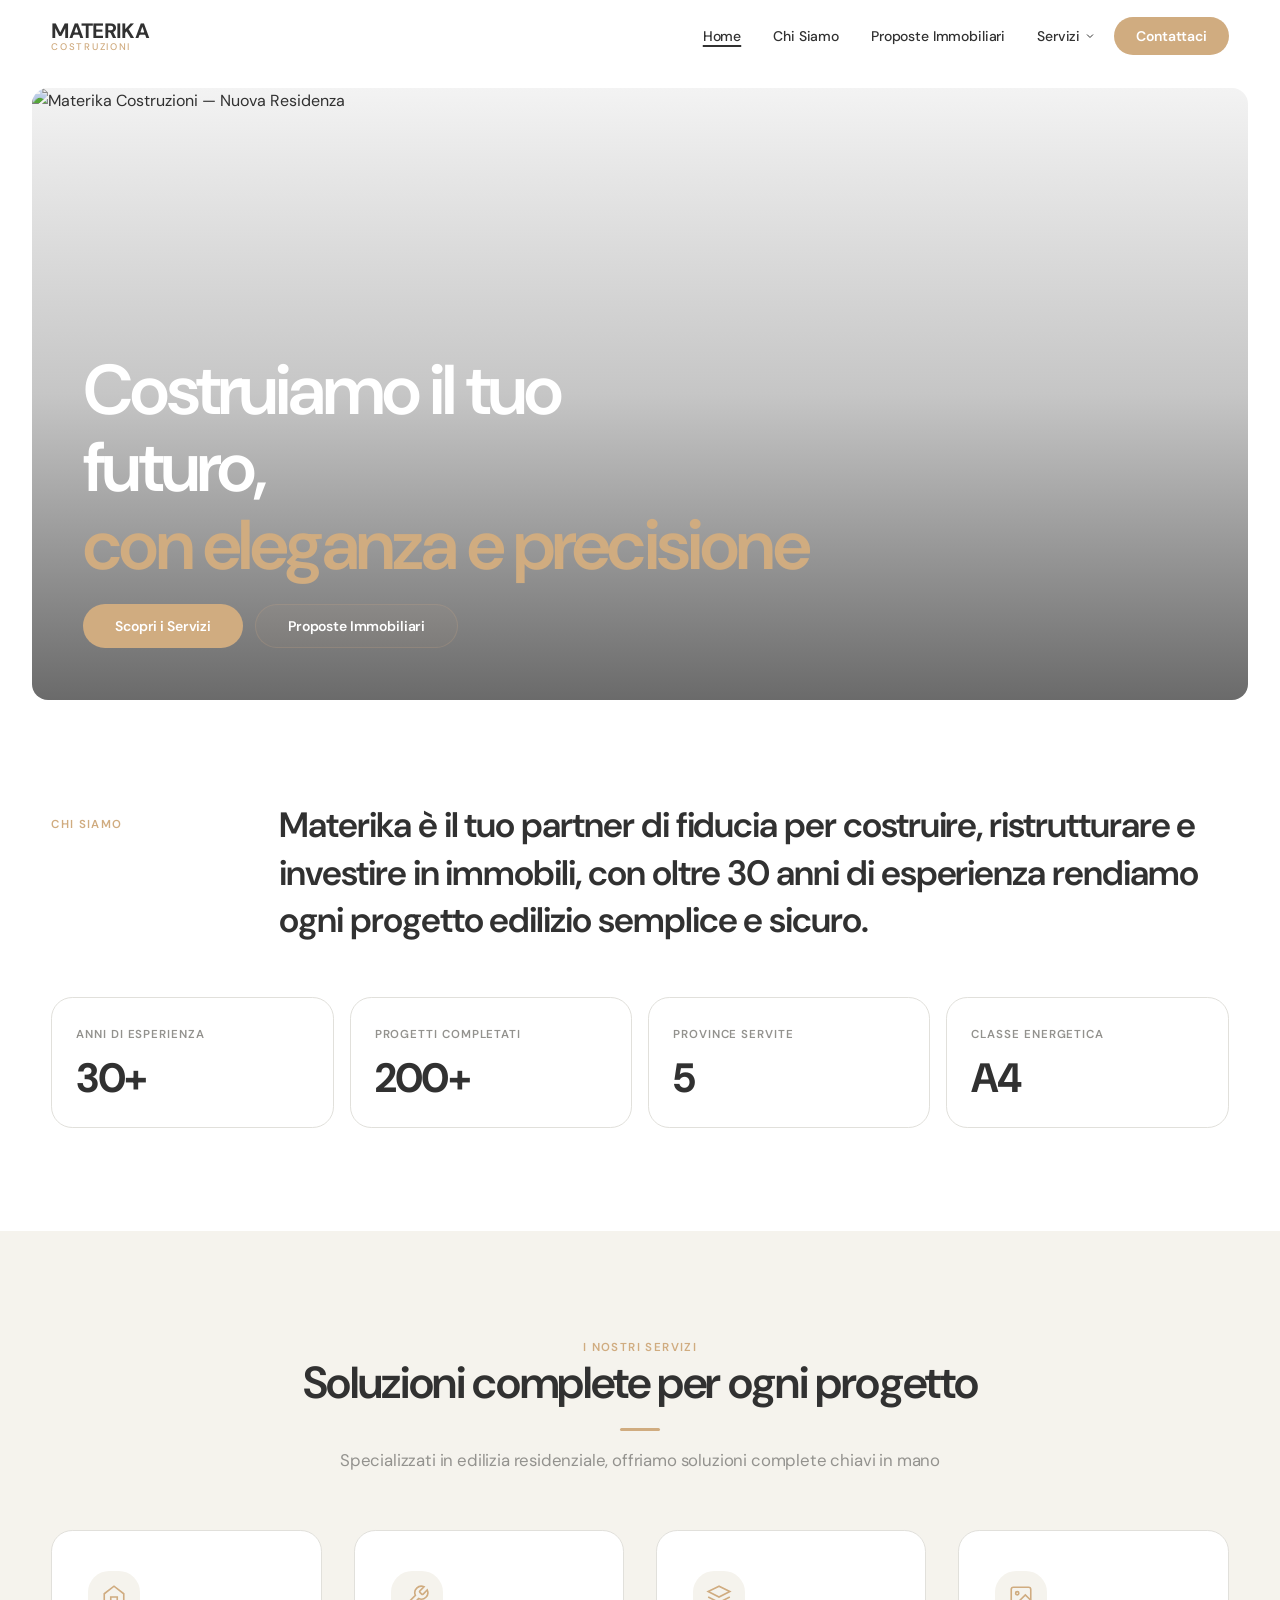
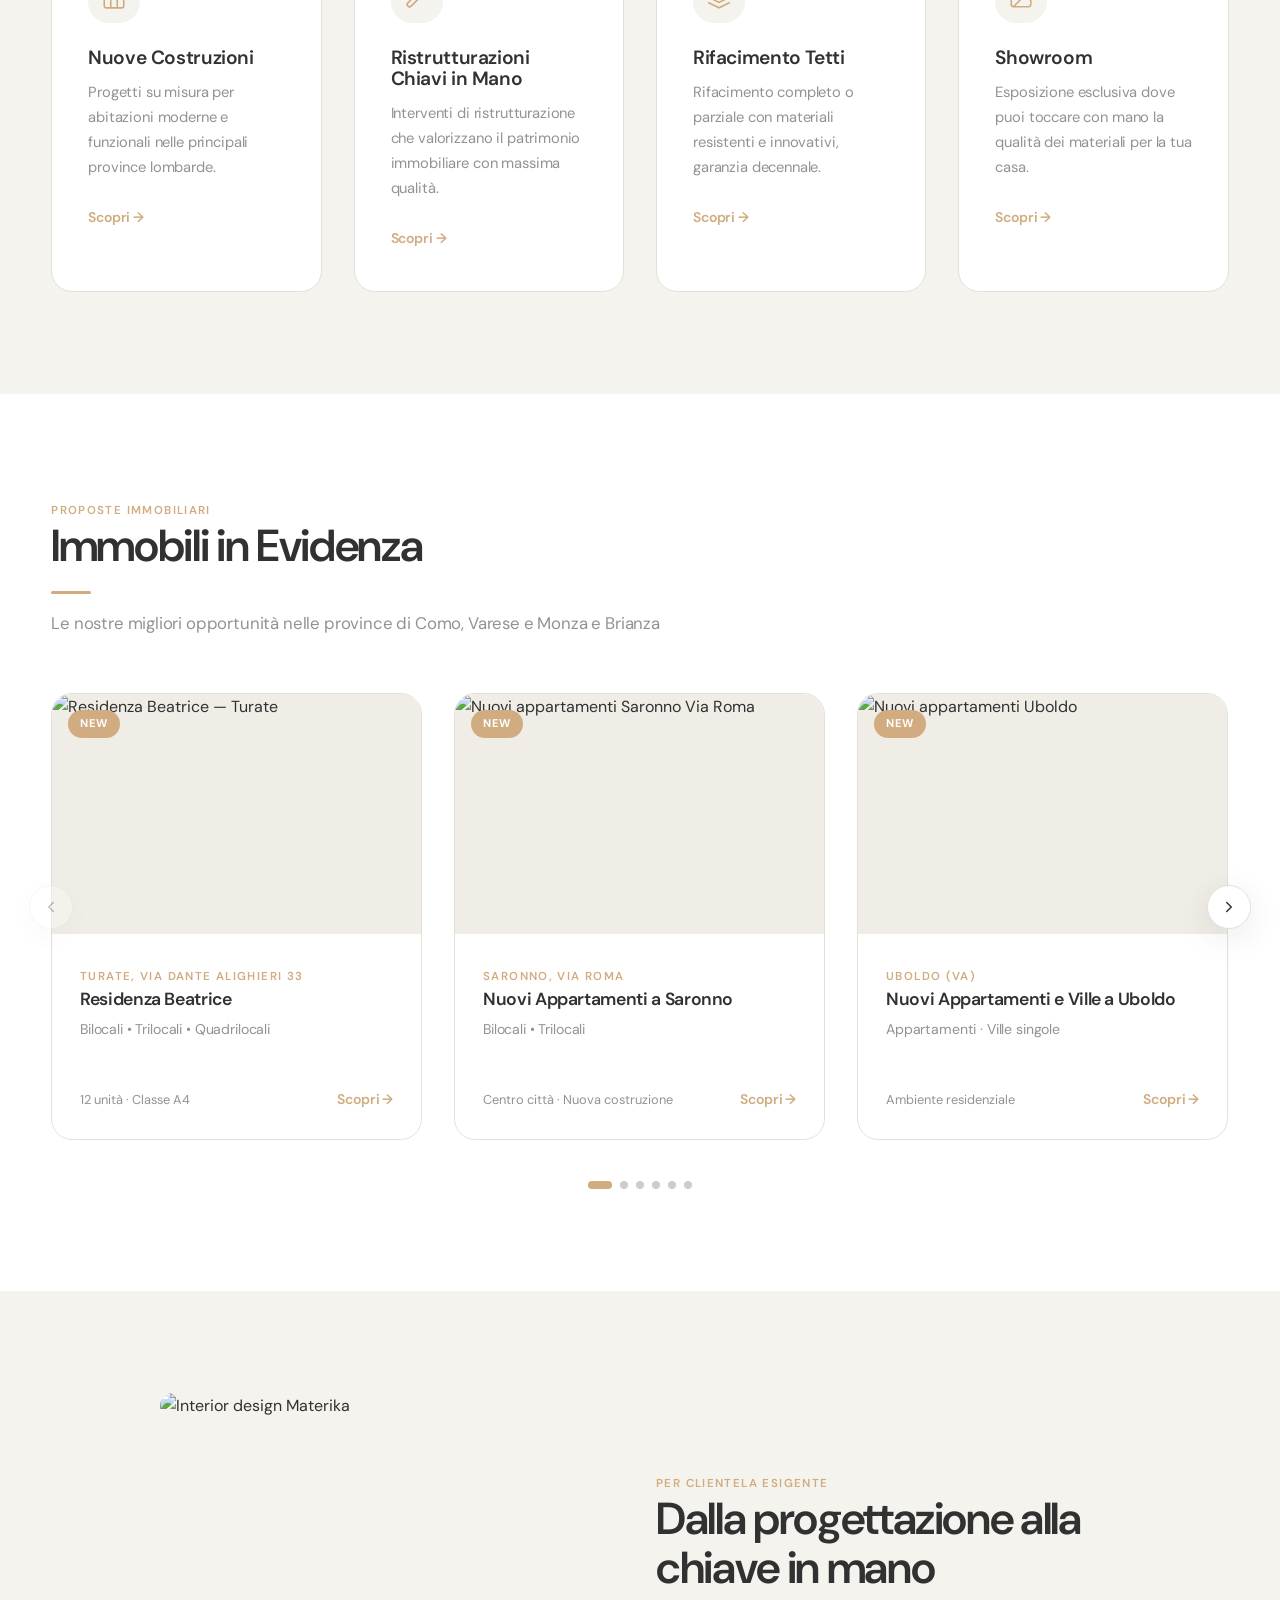
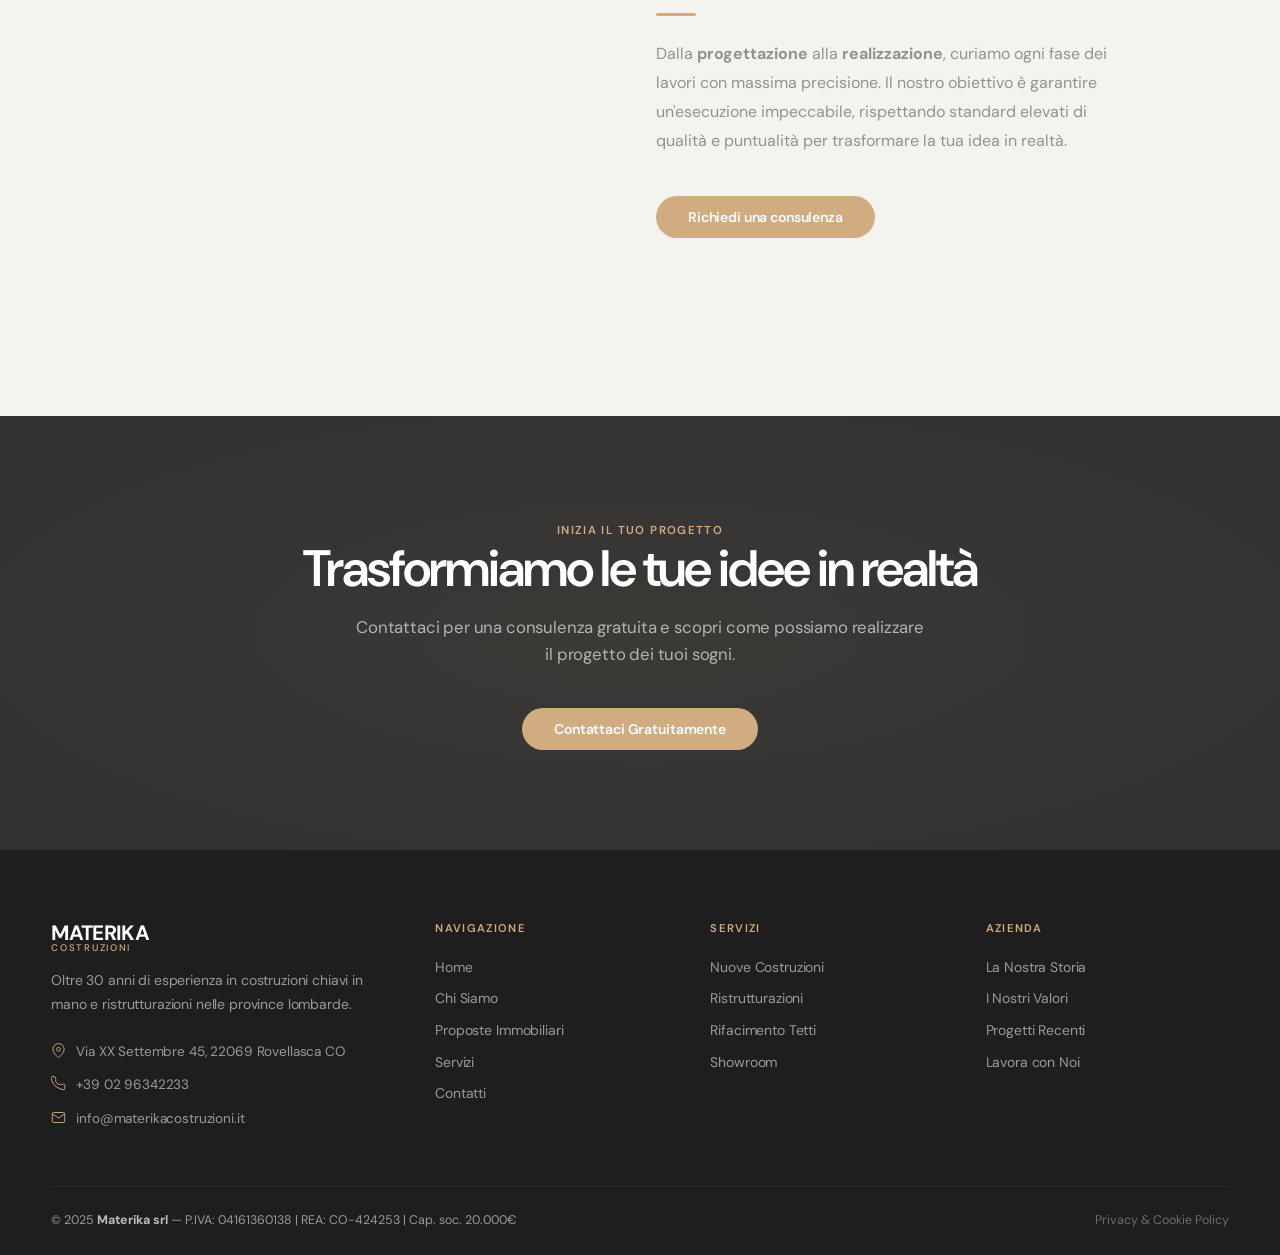
==== commit fc090af4: "Add files via upload" ====
--- a/index.html
+++ b/index.html
@@ -22,7 +22,7 @@
       <ul class="nav-links">
         <li><a href="index.html" class="nav-link">Home</a></li>
         <li><a href="chi-siamo.html" class="nav-link">Chi Siamo</a></li>
-        <li><a href="proposte.html" class="nav-link">Proposte Immobiliari</a></li>
+        <li><a href="proposte-immobiliari.html" class="nav-link">Proposte Immobiliari</a></li>
         <li class="nav-dropdown">
           <a href="servizi.html" class="nav-link">
             Servizi
@@ -31,10 +31,10 @@
             </svg>
           </a>
           <div class="dropdown-menu">
-            <a href="servizi.html#costruzioni">Nuove Costruzioni</a>
-            <a href="servizi.html#ristrutturazioni">Ristrutturazioni</a>
-            <a href="servizi.html#tetti">Rifacimento Tetti</a>
-            <a href="servizi.html#showroom">Showroom</a>
+            <a href="nuove-costruzioni.html">Nuove Costruzioni</a>
+            <a href="ristrutturazioni.html">Ristrutturazioni</a>
+            <a href="rifacimento-tetti.html">Rifacimento Tetti</a>
+            <a href="showroom.html">Showroom</a>
           </div>
         </li>
         <li><a href="contatti.html" class="nav-link nav-cta">Contattaci</a></li>
@@ -52,97 +52,67 @@
   <button class="mobile-nav-close" aria-label="Chiudi">✕</button>
   <a href="index.html">Home</a>
   <a href="chi-siamo.html">Chi Siamo</a>
-  <a href="proposte.html">Proposte Immobiliari</a>
+  <a href="proposte-immobiliari.html">Proposte Immobiliari</a>
   <a href="servizi.html">Servizi</a>
   <a href="contatti.html">Contattaci</a>
 </nav>
 
 <!-- ═══════════════════════════ HERO ═══════════════════════════ -->
-<section class="hero">
-  <div class="hero-bg"></div>
-  <div class="container">
-    <div class="hero-content">
-      <span class="label reveal">Impresa Edile dal 1990</span>
-      <h1 class="hero-title reveal reveal-delay-1">
-        Costruiamo il tuo futuro,<br>
-        <em>con eleganza e precisione</em>
-      </h1>
-      <p class="hero-sub reveal reveal-delay-2">
-        Oltre 30 anni di esperienza nelle province di Milano,
-        Monza e Brianza, Como e Varese
-      </p>
-      <div class="hero-actions reveal reveal-delay-3">
-        <a href="servizi.html" class="btn btn-primary">Scopri i Servizi</a>
-        <a href="proposte.html" class="btn btn-outline">Proposte Immobiliari</a>
-      </div>
-    </div>
-  </div>
-
-  <div class="scroll-indicator">
-    <span>Scorri</span>
-    <svg viewBox="0 0 24 24" fill="none" stroke="currentColor" stroke-width="2">
-      <path d="M12 5v14M5 12l7 7 7-7"/>
-    </svg>
-  </div>
-</section>
-
-<!-- ═══════════════════════════ TICKER ═══════════════════════════ -->
-<div class="ticker" aria-hidden="true">
-  <div class="ticker-track">
-    <span>30 anni di esperienza</span>
-    <span class="dot">•</span>
-    <span>Nuove Costruzioni</span>
-    <span class="dot">•</span>
-    <span>Ristrutturazioni Chiavi in Mano</span>
-    <span class="dot">•</span>
-    <span>Rifacimento Tetti</span>
-    <span class="dot">•</span>
-    <span>Immobili di Pregio</span>
-    <span class="dot">•</span>
-    <span>Como</span>
-    <span class="dot">•</span>
-    <span>Milano</span>
-    <span class="dot">•</span>
-    <span>Varese</span>
-    <span class="dot">•</span>
-    <span>Monza e Brianza</span>
-    <span class="dot">•</span>
-    <span>Classe Energetica A4</span>
-    <span class="dot">•</span>
-  </div>
+<div class="hero-card-wrap">
+  <section class="hero">
+    <img
+      class="hero-photo"
+      src="https://www.materikacostruzioni.it/images/materika/nuovi-appartamenti-Turate.jpg"
+      alt="Materika Costruzioni — Nuova Residenza"
+    />
+    <div class="hero-photo-overlay"></div>
+    <div class="container">
+      <div class="hero-content">
+        <h1 class="hero-title reveal reveal-delay-1">
+          Costruiamo il tuo futuro,<br>
+          <em class="nowrap">con eleganza e precisione</em>
+        </h1>
+        <div class="hero-actions reveal reveal-delay-3">
+          <a href="servizi.html" class="btn btn-primary"><span class="btn-glow"></span>Scopri i Servizi</a>
+          <a href="proposte-immobiliari.html" class="btn btn-outline"><span class="btn-glow"></span>Proposte Immobiliari</a>
+        </div>
+      </div>
+    </div>
+  </section>
 </div>
 
-<!-- ═══════════════════════════ ABOUT TEASER ═══════════════════════════ -->
-<section class="about-teaser section">
-  <div class="container">
-    <div class="grid-2">
-      <div class="about-text reveal">
-        <span class="label">Chi Siamo</span>
-        <h2>Esperienza e qualità al servizio del tuo progetto</h2>
-        <div class="gold-line"></div>
-        <p>
-          Materika Costruzioni è il partner di riferimento per costruzioni chiavi
-          in mano, ristrutturazioni edili e nuove costruzioni in Lombardia.
-          Operiamo con successo nelle province di Milano, Monza e Brianza, Varese,
-          Como e Lecco, offrendo soluzioni personalizzate e sostenibili per
-          progetti residenziali, industriali e commerciali.
-        </p>
-        <br>
-        <p>
-          L'evoluzione del mercato immobiliare in Lombardia ci spinge verso un
-          futuro più <strong>sostenibile</strong>, <strong>tecnologico</strong> e
-          <strong>vantaggioso</strong> per i nostri clienti.
-        </p>
-        <br>
-        <a href="chi-siamo.html" class="btn-ghost">Scopri chi siamo →</a>
-      </div>
-
-      <div class="about-img-wrap reveal reveal-delay-2">
-        <img
-          src="https://www.materikacostruzioni.it/images/materika/materika-uffici.jpg"
-          alt="Materika Costruzioni — uffici"
-          loading="lazy"
-        />
+
+<!-- ═══════════════════════════ ABOUT SPLIT ═══════════════════════════ -->
+<section class="about-split section">
+  <div class="container">
+    <div class="about-split-inner">
+      <div class="about-split-label reveal">
+        <a href="chi-siamo.html" class="label">Chi Siamo</a>
+      </div>
+      <div class="about-split-text reveal reveal-delay-1">
+        <h2>Materika è il tuo partner di fiducia per costruire,
+        ristrutturare e investire in immobili, con oltre 30 anni
+        di esperienza rendiamo ogni progetto edilizio semplice
+        e sicuro.</h2>
+      </div>
+    </div>
+
+    <div class="about-stats-row">
+      <div class="about-stat-card reveal">
+        <div class="about-stat-label">Anni di Esperienza</div>
+        <div class="about-stat-number">30+</div>
+      </div>
+      <div class="about-stat-card reveal reveal-delay-1">
+        <div class="about-stat-label">Progetti Completati</div>
+        <div class="about-stat-number">200+</div>
+      </div>
+      <div class="about-stat-card reveal reveal-delay-2">
+        <div class="about-stat-label">Province Servite</div>
+        <div class="about-stat-number">5</div>
+      </div>
+      <div class="about-stat-card reveal reveal-delay-3">
+        <div class="about-stat-label">Classe Energetica</div>
+        <div class="about-stat-number">A4</div>
       </div>
     </div>
   </div>
@@ -164,9 +134,11 @@
         <div class="service-icon">
           <svg viewBox="0 0 24 24"><path d="M3 9l9-7 9 7v11a2 2 0 01-2 2H5a2 2 0 01-2-2z"/><polyline points="9 22 9 12 15 12 15 22"/></svg>
         </div>
-        <h3>Nuove Costruzioni</h3>
-        <p>Progetti su misura per abitazioni moderne e funzionali nelle principali province lombarde.</p>
-        <a href="servizi.html#costruzioni" class="btn-ghost">Scopri →</a>
+        <div class="service-card-body">
+          <h3>Nuove Costruzioni</h3>
+          <p>Progetti su misura per abitazioni moderne e funzionali nelle principali province lombarde.</p>
+        </div>
+        <a href="nuove-costruzioni.html" class="btn-ghost"><span class="btn-ghost-text">Scopri →</span></a>
       </div>
 
       <!-- Ristrutturazioni -->
@@ -174,9 +146,11 @@
         <div class="service-icon">
           <svg viewBox="0 0 24 24"><path d="M14.7 6.3a1 1 0 000 1.4l1.6 1.6a1 1 0 001.4 0l3.77-3.77a6 6 0 01-7.94 7.94l-6.91 6.91a2.12 2.12 0 01-3-3l6.91-6.91a6 6 0 017.94-7.94l-3.76 3.76z"/></svg>
         </div>
-        <h3>Ristrutturazioni Chiavi in Mano</h3>
-        <p>Interventi di ristrutturazione che valorizzano il patrimonio immobiliare con massima qualità.</p>
-        <a href="servizi.html#ristrutturazioni" class="btn-ghost">Scopri →</a>
+        <div class="service-card-body">
+          <h3>Ristrutturazioni Chiavi in Mano</h3>
+          <p>Interventi di ristrutturazione che valorizzano il patrimonio immobiliare con massima qualità.</p>
+        </div>
+        <a href="ristrutturazioni.html" class="btn-ghost"><span class="btn-ghost-text">Scopri →</span></a>
       </div>
 
       <!-- Rifacimento Tetti -->
@@ -184,9 +158,11 @@
         <div class="service-icon">
           <svg viewBox="0 0 24 24"><polygon points="12 2 2 7 12 12 22 7 12 2"/><polyline points="2 17 12 22 22 17"/><polyline points="2 12 12 17 22 12"/></svg>
         </div>
-        <h3>Rifacimento Tetti</h3>
-        <p>Rifacimento completo o parziale con materiali resistenti e innovativi, garanzia decennale.</p>
-        <a href="servizi.html#tetti" class="btn-ghost">Scopri →</a>
+        <div class="service-card-body">
+          <h3>Rifacimento Tetti</h3>
+          <p>Rifacimento completo o parziale con materiali resistenti e innovativi, garanzia decennale.</p>
+        </div>
+        <a href="rifacimento-tetti.html" class="btn-ghost"><span class="btn-ghost-text">Scopri →</span></a>
       </div>
 
       <!-- Showroom -->
@@ -194,35 +170,16 @@
         <div class="service-icon">
           <svg viewBox="0 0 24 24"><rect x="3" y="3" width="18" height="18" rx="2" ry="2"/><circle cx="8.5" cy="8.5" r="1.5"/><polyline points="21 15 16 10 5 21"/></svg>
         </div>
-        <h3>Showroom</h3>
-        <p>Esposizione esclusiva dove puoi toccare con mano la qualità dei materiali per la tua casa.</p>
-        <a href="servizi.html#showroom" class="btn-ghost">Scopri →</a>
+        <div class="service-card-body">
+          <h3>Showroom</h3>
+          <p>Esposizione esclusiva dove puoi toccare con mano la qualità dei materiali per la tua casa.</p>
+        </div>
+        <a href="servizi.html#showroom" class="btn-ghost"><span class="btn-ghost-text">Scopri →</span></a>
       </div>
     </div>
   </div>
 </section>
 
-<!-- ═══════════════════════════ STATS ═══════════════════════════ -->
-<div class="stats-strip">
-  <div class="container">
-    <div class="stat-item reveal">
-      <div class="stat-number" data-target="30" data-suffix="+">30+</div>
-      <div class="stat-label">Anni di Esperienza</div>
-    </div>
-    <div class="stat-item reveal reveal-delay-1">
-      <div class="stat-number" data-target="200" data-suffix="+">200+</div>
-      <div class="stat-label">Progetti Completati</div>
-    </div>
-    <div class="stat-item reveal reveal-delay-2">
-      <div class="stat-number" data-target="5">5</div>
-      <div class="stat-label">Province Servite</div>
-    </div>
-    <div class="stat-item reveal reveal-delay-3">
-      <div class="stat-number">A4</div>
-      <div class="stat-label">Classe Energetica</div>
-    </div>
-  </div>
-</div>
 
 <!-- ═══════════════════════════ FEATURED PROPERTIES ═══════════════════════════ -->
 <section class="section" style="background: var(--color-white);">
@@ -234,89 +191,221 @@
       <p>Le nostre migliori opportunità nelle province di Como, Varese e Monza e Brianza</p>
     </div>
 
-    <div class="grid-3">
-      <!-- Turate -->
-      <div class="property-card reveal">
-        <div class="property-card-img">
-          <img
-            src="https://www.materikacostruzioni.it/images/materika/nuovi-appartamenti-Turate.jpg"
-            alt="Residenza Beatrice — Turate"
-            loading="lazy"
-          />
-          <span class="badge-new">NEW</span>
-          <span class="badge-province">Como (CO)</span>
-        </div>
-        <div class="property-card-body">
-          <span class="label">Via Dante Alighieri 33</span>
-          <h3>Residenza Beatrice</h3>
-          <p>Bilocali • Trilocali • Quadrilocali</p>
-        </div>
-        <div class="property-card-footer">
-          <span style="font-size:.8rem; color:var(--color-text-muted)">12 unità · Classe A4</span>
-          <a href="turate.html" class="btn-ghost">Scopri →</a>
-        </div>
-      </div>
-
-      <!-- Saronno -->
-      <div class="property-card reveal reveal-delay-1">
-        <div class="property-card-img">
-          <img
-            src="https://www.materikacostruzioni.it/images/materika/nuovi-appartementi-Saronno-centro-via-roma.jpg"
-            alt="Nuovi appartamenti Saronno Via Roma"
-            loading="lazy"
-          />
-          <span class="badge-new">NEW</span>
-          <span class="badge-province">Varese (VA)</span>
-        </div>
-        <div class="property-card-body">
-          <span class="label">Via Roma, Saronno</span>
-          <h3>Nuovi Appartamenti a Saronno</h3>
-          <p>Bilocali • Trilocali</p>
-        </div>
-        <div class="property-card-footer">
-          <span style="font-size:.8rem; color:var(--color-text-muted)">Centro città · Nuova costruzione</span>
-          <a href="proposte.html" class="btn-ghost">Scopri →</a>
-        </div>
-      </div>
-
-      <!-- Uboldo -->
-      <div class="property-card reveal reveal-delay-2">
-        <div class="property-card-img">
-          <img
-            src="https://www.materikacostruzioni.it/images/materika/nuovi-appartamenti-ville-uboldo.jpg"
-            alt="Nuovi appartamenti Uboldo"
-            loading="lazy"
-          />
-          <span class="badge-new">NEW</span>
-          <span class="badge-province">Varese (VA)</span>
-        </div>
-        <div class="property-card-body">
-          <span class="label">Uboldo (VA)</span>
-          <h3>Nuovi Appartamenti e Ville a Uboldo</h3>
-          <p>Appartamenti · Ville singole</p>
-        </div>
-        <div class="property-card-footer">
-          <span style="font-size:.8rem; color:var(--color-text-muted)">Ambiente residenziale</span>
-          <a href="proposte.html" class="btn-ghost">Scopri →</a>
-        </div>
-      </div>
-    </div>
-
-    <div style="text-align:center; margin-top:48px;">
-      <a href="proposte.html" class="btn btn-outline-dark">Vedi Tutte le Proposte</a>
-    </div>
+    <div class="prop-carousel-wrap" id="propCarouselWrap">
+      <div class="prop-carousel-viewport">
+        <div class="prop-carousel-track" id="propCarouselTrack">
+
+          <!-- 1 — Turate -->
+          <div class="prop-carousel-item">
+            <div class="property-card">
+              <div class="property-card-img">
+                <img
+                  src="https://www.materikacostruzioni.it/images/materika/nuovi-appartamenti-Turate.jpg"
+                  alt="Residenza Beatrice — Turate"
+                  loading="lazy"
+                />
+                <span class="badge-new">NEW</span>
+              </div>
+              <div class="property-card-body">
+                <span class="label">Turate, Via Dante Alighieri 33</span>
+                <h3>Residenza Beatrice</h3>
+                <p>Bilocali • Trilocali • Quadrilocali</p>
+              </div>
+              <div class="property-card-footer">
+                <span style="font-size:.8rem; color:var(--color-text-muted)">12 unità · Classe A4</span>
+                <a href="turate.html" class="btn-ghost">Scopri →</a>
+              </div>
+            </div>
+          </div>
+
+          <!-- 2 — Saronno -->
+          <div class="prop-carousel-item">
+            <div class="property-card">
+              <div class="property-card-img">
+                <img
+                  src="https://www.materikacostruzioni.it/images/materika/nuovi-appartementi-Saronno-centro-via-roma.jpg"
+                  alt="Nuovi appartamenti Saronno Via Roma"
+                  loading="lazy"
+                />
+                <span class="badge-new">NEW</span>
+              </div>
+              <div class="property-card-body">
+                <span class="label">Saronno, Via Roma</span>
+                <h3>Nuovi Appartamenti a Saronno</h3>
+                <p>Bilocali • Trilocali</p>
+              </div>
+              <div class="property-card-footer">
+                <span style="font-size:.8rem; color:var(--color-text-muted)">Centro città · Nuova costruzione</span>
+                <a href="proposte-immobiliari.html" class="btn-ghost">Scopri →</a>
+              </div>
+            </div>
+          </div>
+
+          <!-- 3 — Uboldo -->
+          <div class="prop-carousel-item">
+            <div class="property-card">
+              <div class="property-card-img">
+                <img
+                  src="https://www.materikacostruzioni.it/images/materika/nuovi-appartamenti-ville-uboldo.jpg"
+                  alt="Nuovi appartamenti Uboldo"
+                  loading="lazy"
+                />
+                <span class="badge-new">NEW</span>
+              </div>
+              <div class="property-card-body">
+                <span class="label">Uboldo (VA)</span>
+                <h3>Nuovi Appartamenti e Ville a Uboldo</h3>
+                <p>Appartamenti · Ville singole</p>
+              </div>
+              <div class="property-card-footer">
+                <span style="font-size:.8rem; color:var(--color-text-muted)">Ambiente residenziale</span>
+                <a href="proposte-immobiliari.html" class="btn-ghost">Scopri →</a>
+              </div>
+            </div>
+          </div>
+
+          <!-- 4 — Rovellasca -->
+          <div class="prop-carousel-item">
+            <div class="property-card">
+              <div class="property-card-img">
+                <img
+                  src="https://images.unsplash.com/photo-1600596542815-ffad4c1539a9?w=800&q=80"
+                  alt="Villa singola Rovellasca"
+                  loading="lazy"
+                />
+              </div>
+              <div class="property-card-body">
+                <span class="label">Rovellasca (CO)</span>
+                <h3>Villa Singola a Rovellasca</h3>
+                <p>Villa indipendente · 4 locali</p>
+              </div>
+              <div class="property-card-footer">
+                <span style="font-size:.8rem; color:var(--color-text-muted)">Giardino privato · Garage doppio</span>
+                <a href="proposte-immobiliari.html" class="btn-ghost">Scopri →</a>
+              </div>
+            </div>
+          </div>
+
+          <!-- 5 — Cantù -->
+          <div class="prop-carousel-item">
+            <div class="property-card">
+              <div class="property-card-img">
+                <img
+                  src="https://images.unsplash.com/photo-1600585154340-be6161a56a0c?w=800&q=80"
+                  alt="Nuovi appartamenti Cantù"
+                  loading="lazy"
+                />
+                <span class="badge-new">NEW</span>
+              </div>
+              <div class="property-card-body">
+                <span class="label">Cantù (CO)</span>
+                <h3>Residenza Verde — Cantù</h3>
+                <p>Trilocali • Quadrilocali</p>
+              </div>
+              <div class="property-card-footer">
+                <span style="font-size:.8rem; color:var(--color-text-muted)">8 unità · Classe A4</span>
+                <a href="proposte-immobiliari.html" class="btn-ghost">Scopri →</a>
+              </div>
+            </div>
+          </div>
+
+          <!-- 6 — Busto Arsizio -->
+          <div class="prop-carousel-item">
+            <div class="property-card">
+              <div class="property-card-img">
+                <img
+                  src="https://images.unsplash.com/photo-1570129477492-45c003edd2be?w=800&q=80"
+                  alt="Appartamenti Busto Arsizio"
+                  loading="lazy"
+                />
+              </div>
+              <div class="property-card-body">
+                <span class="label">Busto Arsizio (VA)</span>
+                <h3>Appartamenti Moderni a Busto Arsizio</h3>
+                <p>Bilocali • Trilocali</p>
+              </div>
+              <div class="property-card-footer">
+                <span style="font-size:.8rem; color:var(--color-text-muted)">Nuova costruzione · Box auto</span>
+                <a href="proposte-immobiliari.html" class="btn-ghost">Scopri →</a>
+              </div>
+            </div>
+          </div>
+
+          <!-- 7 — Monza -->
+          <div class="prop-carousel-item">
+            <div class="property-card">
+              <div class="property-card-img">
+                <img
+                  src="https://images.unsplash.com/photo-1580587771525-78b9dba3b914?w=800&q=80"
+                  alt="Trilocali di pregio Monza"
+                  loading="lazy"
+                />
+                <span class="badge-new">NEW</span>
+              </div>
+              <div class="property-card-body">
+                <span class="label">Monza (MB)</span>
+                <h3>Trilocali di Pregio a Monza</h3>
+                <p>Trilocali • Quadrilocali</p>
+              </div>
+              <div class="property-card-footer">
+                <span style="font-size:.8rem; color:var(--color-text-muted)">Zona centrale · Classe A3</span>
+                <a href="proposte-immobiliari.html" class="btn-ghost">Scopri →</a>
+              </div>
+            </div>
+          </div>
+
+          <!-- 8 — Inverigo -->
+          <div class="prop-carousel-item">
+            <div class="property-card">
+              <div class="property-card-img">
+                <img
+                  src="https://images.unsplash.com/photo-1512917774080-9991f1c4c750?w=800&q=80"
+                  alt="Villa bifamiliare Inverigo"
+                  loading="lazy"
+                />
+              </div>
+              <div class="property-card-body">
+                <span class="label">Inverigo (CO)</span>
+                <h3>Villa Bifamiliare a Inverigo</h3>
+                <p>Ville bifamiliari · 5 locali</p>
+              </div>
+              <div class="property-card-footer">
+                <span style="font-size:.8rem; color:var(--color-text-muted)">Parco privato · Classe A4</span>
+                <a href="proposte-immobiliari.html" class="btn-ghost">Scopri →</a>
+              </div>
+            </div>
+          </div>
+
+        </div><!-- /track -->
+      </div><!-- /viewport -->
+
+      <button class="prop-carousel-btn prop-carousel-prev" id="propPrev" aria-label="Precedente" disabled>
+        <svg viewBox="0 0 24 24" width="18" height="18" fill="none" stroke="currentColor" stroke-width="2" stroke-linecap="round" stroke-linejoin="round">
+          <polyline points="15 18 9 12 15 6"/>
+        </svg>
+      </button>
+      <button class="prop-carousel-btn prop-carousel-next" id="propNext" aria-label="Successivo">
+        <svg viewBox="0 0 24 24" width="18" height="18" fill="none" stroke="currentColor" stroke-width="2" stroke-linecap="round" stroke-linejoin="round">
+          <polyline points="9 18 15 12 9 6"/>
+        </svg>
+      </button>
+
+      <div class="prop-carousel-dots" id="propDots"></div>
+    </div><!-- /carousel-wrap -->
+
   </div>
 </section>
 
 <!-- ═══════════════════════════ PER CLIENTELA ESIGENTE ═══════════════════════════ -->
 <section class="section" style="background: var(--color-cream);">
   <div class="container">
-    <div class="grid-2" style="gap: 80px;">
+    <div class="grid-2" style="gap: 32px; justify-content: center; align-items: center; max-width: 960px; margin: 0 auto;">
       <div class="about-img-wrap reveal" style="height: 520px;">
         <img
           src="https://www.materikacostruzioni.it/images/materika/interior-design.jpg"
           alt="Interior design Materika"
           loading="lazy"
+          style="border-radius: 16px;"
         />
       </div>
       <div class="reveal reveal-delay-2">
@@ -330,32 +419,8 @@
           qualità e puntualità per trasformare la tua idea in realtà.
         </p>
 
-        <div style="margin-top: 36px; display: flex; flex-direction: column; gap: 20px;">
-          <div style="display:flex; gap:16px; align-items:flex-start;">
-            <div style="width:8px; height:8px; background:var(--color-gold); border-radius:50%; margin-top:6px; flex-shrink:0;"></div>
-            <div>
-              <h4 style="font-size:.95rem; margin-bottom:4px;">Ristrutturazioni di Pregio</h4>
-              <p style="font-size:.88rem; color:var(--color-text-muted);">Soluzioni personalizzate per ambienti unici e raffinati</p>
-            </div>
-          </div>
-          <div style="display:flex; gap:16px; align-items:flex-start;">
-            <div style="width:8px; height:8px; background:var(--color-gold); border-radius:50%; margin-top:6px; flex-shrink:0;"></div>
-            <div>
-              <h4 style="font-size:.95rem; margin-bottom:4px;">Architetto Dedicato</h4>
-              <p style="font-size:.88rem; color:var(--color-text-muted);">Supporto professionale in ogni fase del progetto</p>
-            </div>
-          </div>
-          <div style="display:flex; gap:16px; align-items:flex-start;">
-            <div style="width:8px; height:8px; background:var(--color-gold); border-radius:50%; margin-top:6px; flex-shrink:0;"></div>
-            <div>
-              <h4 style="font-size:.95rem; margin-bottom:4px;">Unico Referente</h4>
-              <p style="font-size:.88rem; color:var(--color-text-muted);">Comunicazione diretta, trasparente e prezzi chiari</p>
-            </div>
-          </div>
-        </div>
-
         <div style="margin-top: 40px;">
-          <a href="contatti.html" class="btn btn-primary">Richiedi una consulenza</a>
+          <a href="contatti.html" class="btn btn-primary"><span class="btn-glow"></span>Richiedi una consulenza</a>
         </div>
       </div>
     </div>
@@ -372,7 +437,7 @@
       realizzare il progetto dei tuoi sogni.
     </p>
     <a href="contatti.html" class="btn btn-primary reveal reveal-delay-3">
-      Contattaci Gratuitamente
+      <span class="btn-glow"></span>Contattaci Gratuitamente
     </a>
   </div>
 </section>
@@ -380,51 +445,66 @@
 <!-- ═══════════════════════════ FOOTER ═══════════════════════════ -->
 <footer class="site-footer">
   <div class="container">
-    <div class="footer-grid">
+    <div class="footer-main">
+
+      <!-- Brand block -->
       <div class="footer-brand">
         <a href="index.html" class="nav-logo">
           <span class="nav-logo-name">MATERIKA</span>
           <span class="nav-logo-sub">Costruzioni</span>
         </a>
         <p>Oltre 30 anni di esperienza in costruzioni chiavi in mano e ristrutturazioni nelle province lombarde.</p>
-      </div>
-
-      <div class="footer-col">
-        <h4>Navigazione</h4>
-        <ul>
-          <li><a href="index.html">Home</a></li>
-          <li><a href="chi-siamo.html">Chi Siamo</a></li>
-          <li><a href="proposte.html">Proposte Immobiliari</a></li>
-          <li><a href="servizi.html">Servizi</a></li>
-          <li><a href="contatti.html">Contatti</a></li>
-        </ul>
-      </div>
-
-      <div class="footer-col">
-        <h4>Servizi</h4>
-        <ul>
-          <li><a href="servizi.html#costruzioni">Nuove Costruzioni</a></li>
-          <li><a href="servizi.html#ristrutturazioni">Ristrutturazioni</a></li>
-          <li><a href="servizi.html#tetti">Rifacimento Tetti</a></li>
-          <li><a href="servizi.html#showroom">Showroom</a></li>
-        </ul>
-      </div>
-
-      <div class="footer-col">
-        <h4>Contatti</h4>
-        <div class="footer-contact-item">
-          <svg viewBox="0 0 24 24" stroke-width="1.5"><path d="M21 10c0 7-9 13-9 13s-9-6-9-13a9 9 0 0118 0z"/><circle cx="12" cy="10" r="3"/></svg>
-          <span>Via XX Settembre 45<br>22069 Rovellasca CO</span>
-        </div>
-        <div class="footer-contact-item">
-          <svg viewBox="0 0 24 24" stroke-width="1.5"><path d="M22 16.92v3a2 2 0 01-2.18 2 19.79 19.79 0 01-8.63-3.07A19.5 19.5 0 013.07 11.5 19.79 19.79 0 01.07 2.82 2 2 0 012.06 1h3a2 2 0 012 1.72 12.84 12.84 0 00.7 2.81 2 2 0 01-.45 2.11L6.91 8.14a16 16 0 006 6l.61-.61a2 2 0 012.11-.45 12.84 12.84 0 002.81.7A2 2 0 0122 16.92z"/></svg>
-          <a href="tel:+390296342233">+39 02 96342233</a>
-        </div>
-        <div class="footer-contact-item">
-          <svg viewBox="0 0 24 24" stroke-width="1.5"><path d="M4 4h16c1.1 0 2 .9 2 2v12c0 1.1-.9 2-2 2H4c-1.1 0-2-.9-2-2V6c0-1.1.9-2 2-2z"/><polyline points="22,6 12,13 2,6"/></svg>
-          <a href="mailto:info@materikacostruzioni.it">info@materikacostruzioni.it</a>
-        </div>
-      </div>
+        <!-- Contact info inline under description -->
+        <div class="footer-contact-list">
+          <div class="footer-contact-item">
+            <svg viewBox="0 0 24 24" stroke-width="1.5"><path d="M21 10c0 7-9 13-9 13s-9-6-9-13a9 9 0 0118 0z"/><circle cx="12" cy="10" r="3"/></svg>
+            <span>Via XX Settembre 45, 22069 Rovellasca CO</span>
+          </div>
+          <div class="footer-contact-item">
+            <svg viewBox="0 0 24 24" stroke-width="1.5"><path d="M22 16.92v3a2 2 0 01-2.18 2 19.79 19.79 0 01-8.63-3.07A19.5 19.5 0 013.07 11.5 19.79 19.79 0 01.07 2.82 2 2 0 012.06 1h3a2 2 0 012 1.72 12.84 12.84 0 00.7 2.81 2 2 0 01-.45 2.11L6.91 8.14a16 16 0 006 6l.61-.61a2 2 0 012.11-.45 12.84 12.84 0 002.81.7A2 2 0 0122 16.92z"/></svg>
+            <a href="tel:+390296342233">+39 02 96342233</a>
+          </div>
+          <div class="footer-contact-item">
+            <svg viewBox="0 0 24 24" stroke-width="1.5"><path d="M4 4h16c1.1 0 2 .9 2 2v12c0 1.1-.9 2-2 2H4c-1.1 0-2-.9-2-2V6c0-1.1.9-2 2-2z"/><polyline points="22,6 12,13 2,6"/></svg>
+            <a href="mailto:info@materikacostruzioni.it">info@materikacostruzioni.it</a>
+          </div>
+        </div>
+      </div>
+
+      <!-- Link columns -->
+      <div class="footer-cols">
+        <div class="footer-col">
+          <h4>Navigazione</h4>
+          <ul>
+            <li><a href="index.html">Home</a></li>
+            <li><a href="chi-siamo.html">Chi Siamo</a></li>
+            <li><a href="proposte-immobiliari.html">Proposte Immobiliari</a></li>
+            <li><a href="servizi.html">Servizi</a></li>
+            <li><a href="contatti.html">Contatti</a></li>
+          </ul>
+        </div>
+
+        <div class="footer-col">
+          <h4>Servizi</h4>
+          <ul>
+            <li><a href="nuove-costruzioni.html">Nuove Costruzioni</a></li>
+            <li><a href="ristrutturazioni.html">Ristrutturazioni</a></li>
+            <li><a href="rifacimento-tetti.html">Rifacimento Tetti</a></li>
+            <li><a href="showroom.html">Showroom</a></li>
+          </ul>
+        </div>
+
+        <div class="footer-col">
+          <h4>Azienda</h4>
+          <ul>
+            <li><a href="chi-siamo.html">La Nostra Storia</a></li>
+            <li><a href="chi-siamo.html#valori">I Nostri Valori</a></li>
+            <li><a href="proposte-immobiliari.html">Progetti Recenti</a></li>
+            <li><a href="contatti.html">Lavora con Noi</a></li>
+          </ul>
+        </div>
+      </div>
+
     </div>
 
     <div class="footer-bottom">
--- a/style.css
+++ b/style.css
@@ -104,6 +104,9 @@
 .grid-4 { display: grid; grid-template-columns: repeat(4, 1fr); gap: 32px; }
 
 /* --- Buttons --- */
+/* =========================================================
+   BUTTONS — Neon Gold style
+   ========================================================= */
 .btn {
   display: inline-flex;
   align-items: center;
@@ -113,54 +116,103 @@
   font-size: .875rem;
   font-weight: 600;
   letter-spacing: -0.01em;
-  border-radius: var(--radius-pill);
-  transition: var(--transition);
+  border-radius: 9999px;
+  transition: all .25s ease;
   white-space: nowrap;
   line-height: 1;
-}
-
+  position: relative;
+  overflow: hidden;
+  isolation: isolate;
+}
+
+/* Neon lines (top + bottom) — hidden by default */
+.btn::before,
+.btn::after {
+  content: '';
+  position: absolute;
+  left: 12.5%;
+  width: 75%;
+  height: 1px;
+  background: linear-gradient(to right, transparent, #d0ac80, transparent);
+  opacity: 0;
+  transition: opacity .25s ease;
+  pointer-events: none;
+}
+.btn::before { top: 0; }
+.btn::after  { bottom: 0; }
+
+/* Glow layer */
+.btn .btn-glow {
+  position: absolute;
+  inset: 0;
+  border-radius: 9999px;
+  background: radial-gradient(ellipse at center, rgba(208,172,128,.25) 0%, transparent 70%);
+  filter: blur(8px);
+  opacity: 0;
+  transition: opacity .25s ease;
+  z-index: -1;
+  pointer-events: none;
+}
+
+/* — btn-primary (solid) — */
 .btn-primary {
-  background: var(--color-gold);
-  color: var(--color-slate);
+  background: #d0ac80;
+  color: #fff;
+  border: none;
 }
 .btn-primary:hover {
-  background: var(--color-gold-dark);
+  background: #c29b6d;
   transform: translateY(-2px);
-  box-shadow: 0 8px 24px rgba(208,172,128,.35);
-}
-
+}
+.btn-primary:hover::before,
+.btn-primary:hover::after { opacity: 1; }
+.btn-primary:hover .btn-glow { opacity: 1; }
+
+/* — btn-outline (default / neon) — */
 .btn-outline {
-  background: transparent;
-  color: var(--color-white);
-  border: 1.5px solid rgba(255,255,255,.55);
+  background: rgba(208,172,128,.05);
+  color: #fff;
+  border: 1px solid rgba(208,172,128,.20);
 }
 .btn-outline:hover {
-  background: rgba(255,255,255,.1);
-  border-color: var(--color-white);
+  background: rgba(208,172,128,.10);
+  border-color: rgba(208,172,128,.50);
   transform: translateY(-2px);
 }
-
+.btn-outline:hover::before,
+.btn-outline:hover::after { opacity: 1; }
+.btn-outline:hover .btn-glow { opacity: 1; }
+
+/* — btn-outline-dark — */
 .btn-outline-dark {
-  background: transparent;
-  color: var(--color-slate);
-  border: 1.5px solid var(--color-slate);
+  background: rgba(208,172,128,.05);
+  color: #18181b;
+  border: 1px solid rgba(208,172,128,.30);
 }
 .btn-outline-dark:hover {
-  background: var(--color-slate);
-  color: var(--color-white);
+  background: rgba(208,172,128,.12);
+  border-color: #d0ac80;
   transform: translateY(-2px);
 }
-
+.btn-outline-dark:hover::before,
+.btn-outline-dark:hover::after { opacity: 1; }
+.btn-outline-dark:hover .btn-glow { opacity: 1; }
+
+/* — btn-ghost — */
 .btn-ghost {
   padding: 0;
-  color: var(--color-gold);
+  color: #d0ac80;
   font-size: .875rem;
   font-weight: 600;
   letter-spacing: -0.01em;
   border-bottom: 1px solid transparent;
   border-radius: 0;
-}
-.btn-ghost:hover { border-bottom-color: var(--color-gold); }
+  overflow: visible;
+  isolation: auto;
+}
+.btn-ghost::before,
+.btn-ghost::after { display: none; }
+.btn-ghost:hover { border-bottom-color: #d0ac80; }
 
 /* =========================================================
    NAVIGATION
@@ -182,6 +234,23 @@
   box-shadow: 0 1px 0 var(--color-border);
 }
 
+/* Keep header white at page top on Chi Siamo and Showroom pages */
+body.page-chi-siamo .site-header,
+body.page-showroom .site-header {
+  background: var(--color-white);
+  box-shadow: 0 1px 0 var(--color-border);
+}
+body.page-chi-siamo .nav-logo-name,
+body.page-showroom .nav-logo-name { color: var(--color-slate); }
+body.page-chi-siamo .nav-logo-sub,
+body.page-showroom .nav-logo-sub  { color: var(--color-gold); }
+body.page-chi-siamo .nav-link,
+body.page-showroom .nav-link      { color: var(--color-slate); }
+body.page-chi-siamo .nav-link:hover,
+body.page-showroom .nav-link:hover { color: var(--color-gold); }
+body.page-chi-siamo .hamburger span,
+body.page-showroom .hamburger span { background: var(--color-slate); }
+
 .site-header.scrolled .nav-logo-name { color: var(--color-slate); }
 .site-header.scrolled .nav-logo-sub  { color: var(--color-gold); }
 .site-header.scrolled .nav-link      { color: var(--color-slate); }
@@ -206,7 +275,7 @@
   font-size: 1.3rem;
   font-weight: 700;
   letter-spacing: -0.03em;
-  color: var(--color-white);
+  color: var(--color-slate);
   transition: color var(--transition);
 }
 .nav-logo-sub {
@@ -230,14 +299,19 @@
   font-size: .875rem;
   font-weight: 500;
   letter-spacing: -0.01em;
-  color: rgba(255,255,255,.88);
+  color: var(--color-slate);
   padding: 8px 14px;
   border-radius: var(--radius-pill);
   transition: color var(--transition), background var(--transition);
   position: relative;
 }
 .nav-link:hover { color: var(--color-gold); }
-.nav-link.active { color: var(--color-gold); }
+.nav-link.active {
+  color: var(--color-slate);
+  text-decoration: underline;
+  text-underline-offset: 4px;
+  text-decoration-thickness: 1.5px;
+}
 
 /* Dropdown */
 .nav-dropdown { position: relative; }
@@ -284,14 +358,14 @@
 
 .nav-cta {
   background: var(--color-gold);
-  color: var(--color-slate) !important;
+  color: var(--color-white) !important;
   padding: 10px 22px;
   border-radius: var(--radius-pill);
   font-weight: 600;
   font-size: .875rem;
   letter-spacing: -0.01em;
 }
-.nav-cta:hover { background: var(--color-gold-dark) !important; color: var(--color-slate) !important; }
+.nav-cta:hover { background: var(--color-gold-dark) !important; color: var(--color-white) !important; }
 
 /* Hamburger */
 .hamburger {
@@ -331,6 +405,32 @@
   padding: 12px 32px;
   transition: color var(--transition);
 }
+
+/* Make property cards show pointer and be keyboard-focusable */
+.property-card {
+  cursor: pointer;
+  outline: none;
+  transition: transform .18s var(--transition);
+}
+.property-card:focus {
+  box-shadow: 0 8px 24px rgba(49,49,49,.08);
+  transform: translateY(-4px);
+  border-radius: var(--radius-sm);
+}
+
+/* Service cards clickable + focus styles */
+.service-card {
+  cursor: pointer;
+  outline: none;
+  transition: transform .18s var(--transition), box-shadow .18s var(--transition);
+  background: var(--color-white);
+  border-radius: var(--radius-md);
+}
+.service-card:focus,
+.service-card:hover {
+  box-shadow: 0 12px 36px rgba(49,49,49,.08);
+  transform: translateY(-6px);
+}
 .mobile-nav a:hover { color: var(--color-gold); }
 .mobile-nav-close {
   position: absolute;
@@ -348,57 +448,59 @@
 /* =========================================================
    HERO
    ========================================================= */
+/* Hero card wrapper — gives side gutters */
+.hero-card-wrap {
+  padding: calc(var(--nav-height) + 16px) clamp(16px, 3vw, 32px) 0;
+  background: var(--color-white);
+}
+
 .hero {
   position: relative;
-  height: 100vh;
-  min-height: 600px;
-  display: flex;
-  align-items: center;
+  height: clamp(480px, 68vh, 620px);
+  display: flex;
+  align-items: flex-end;
   overflow: hidden;
-}
-
-.hero-bg {
+  border-radius: 16px;
+}
+
+/* Background photo */
+.hero-photo {
   position: absolute;
   inset: 0;
-  background:
-    linear-gradient(135deg, rgba(49,49,49,.93) 0%, rgba(49,49,49,.62) 50%, rgba(49,49,49,.32) 100%),
-    linear-gradient(to bottom right, #3a3530 0%, #313131 40%, #1e1e1e 100%);
-}
-
-.hero-bg::after {
-  content: '';
+  width: 100%;
+  height: 100%;
+  object-fit: cover;
+  object-position: center;
+}
+
+/* Gradient overlay */
+.hero-photo-overlay {
   position: absolute;
   inset: 0;
-  background-image:
-    repeating-linear-gradient(
-      90deg,
-      transparent,
-      transparent 80px,
-      rgba(208,172,128,.025) 80px,
-      rgba(208,172,128,.025) 81px
-    ),
-    repeating-linear-gradient(
-      0deg,
-      transparent,
-      transparent 80px,
-      rgba(208,172,128,.025) 80px,
-      rgba(208,172,128,.025) 81px
-    );
+  background: linear-gradient(
+    to top,
+    rgba(49,49,49,.72) 0%,
+    rgba(49,49,49,.28) 50%,
+    rgba(49,49,49,.06) 100%
+  );
 }
 
 .hero-content {
   position: relative;
   z-index: 1;
   color: var(--color-white);
-  max-width: 780px;
-}
-
-.hero-content .label { margin-bottom: 20px; }
+  max-width: 640px;
+  padding-bottom: 52px;
+}
+
+.hero-content .label {
+  margin-bottom: 16px;
+  color: rgba(255,255,255,.75);
+}
 
 .hero-title {
   color: var(--color-white);
-  margin-bottom: 24px;
-  font-style: normal;
+  margin-bottom: 20px;
   letter-spacing: -0.04em;
 }
 
@@ -407,42 +509,24 @@
   color: var(--color-gold);
 }
 
+/* Prevent emphasized hero subtitle from wrapping onto multiple lines */
+.hero-title em.nowrap {
+  white-space: nowrap;
+  display: inline-block;
+  word-break: keep-all;
+}
+
 .hero-sub {
-  font-size: clamp(1rem, 1.25vw, 1.2rem);
+  font-size: clamp(.9rem, 1.15vw, 1.05rem);
   font-weight: 400;
-  color: rgba(255,255,255,.7);
-  margin-bottom: 40px;
-  max-width: 52ch;
+  color: rgba(255,255,255,.72);
+  margin-bottom: 32px;
+  max-width: 48ch;
   line-height: 1.65;
   letter-spacing: -0.01em;
 }
 
 .hero-actions { display: flex; gap: 12px; flex-wrap: wrap; }
-
-/* Scroll Indicator */
-.scroll-indicator {
-  position: absolute;
-  bottom: 40px;
-  left: 50%;
-  transform: translateX(-50%);
-  display: flex;
-  flex-direction: column;
-  align-items: center;
-  gap: 8px;
-  color: rgba(255,255,255,.45);
-  font-size: .7rem;
-  letter-spacing: .1em;
-  text-transform: uppercase;
-}
-.scroll-indicator svg {
-  width: 20px;
-  height: 20px;
-  animation: bounce 2s ease infinite;
-}
-@keyframes bounce {
-  0%, 100% { transform: translateY(0); }
-  50%       { transform: translateY(6px); }
-}
 
 /* Page Hero (inner pages) */
 .page-hero {
@@ -504,6 +588,7 @@
   padding: 14px 0;
   overflow: hidden;
   white-space: nowrap;
+  position: relative;
 }
 .ticker-track {
   display: inline-flex;
@@ -527,6 +612,38 @@
   to   { transform: translateX(-50%); }
 }
 
+/* Selection state for removable items inside ticker */
+.ticker-track span.selected {
+  background: rgba(255,255,255,0.08);
+  color: var(--color-white);
+  padding: 6px 12px;
+  border-radius: 8px;
+}
+
+/* Remove control */
+.ticker .ticker-remove {
+  position: absolute;
+  right: 12px;
+  top: 50%;
+  transform: translateY(-50%);
+  width: 36px;
+  height: 36px;
+  display: inline-flex;
+  align-items: center;
+  justify-content: center;
+  background: transparent;
+  color: rgba(255,255,255,.9);
+  border: 1px solid rgba(255,255,255,.06);
+  border-radius: 50%;
+  font-size: 14px;
+  line-height: 1;
+}
+.ticker .ticker-remove:hover {
+  background: rgba(255,255,255,0.04);
+  color: var(--color-gold);
+  border-color: rgba(255,255,255,.16);
+}
+
 /* =========================================================
    SECTIONS
    ========================================================= */
@@ -559,53 +676,58 @@
 .section-header.centered .gold-line { margin-inline: auto; }
 
 /* =========================================================
-   ABOUT TEASER
+   ABOUT SPLIT
    ========================================================= */
-.about-teaser { background: var(--color-white); }
-
-.about-text h2 { margin-bottom: 24px; }
-.about-text p {
+.about-split { background: var(--color-white); }
+
+.about-split-inner {
+  display: grid;
+  grid-template-columns: 180px 1fr;
+  gap: 48px;
+  align-items: start;
+  margin-bottom: 52px;
+}
+
+.about-split-label {
+  padding-top: 8px;
+}
+
+.about-split-text h2 {
+  font-size: clamp(1.5rem, 2.8vw, 2.2rem);
+  font-weight: 600;
+  line-height: 1.35;
+  color: var(--color-slate);
+  letter-spacing: -0.03em;
+}
+
+.about-stats-row {
+  display: grid;
+  grid-template-columns: repeat(4, 1fr);
+  gap: 16px;
+}
+
+.about-stat-card {
+  border: 1px solid var(--color-border);
+  border-radius: var(--radius-md);
+  padding: 28px 24px;
+  background: var(--color-white);
+}
+
+.about-stat-label {
+  font-size: .72rem;
+  font-weight: 600;
+  letter-spacing: .08em;
+  text-transform: uppercase;
   color: var(--color-text-muted);
-  font-size: 1.05rem;
-  line-height: 1.75;
-  letter-spacing: -0.01em;
-  margin-bottom: 32px;
-}
-
-.about-img-wrap {
-  position: relative;
-  height: 480px;
-  border-radius: var(--radius-lg);
-  overflow: hidden;
-  background: var(--color-accent);
-}
-.about-img-wrap img {
-  width: 100%;
-  height: 100%;
-  object-fit: cover;
-}
-
-.about-img-wrap::before {
-  content: '';
-  position: absolute;
-  bottom: -1px;
-  right: -1px;
-  width: 80px;
-  height: 80px;
-  background: var(--color-beige);
-  clip-path: polygon(100% 0, 100% 100%, 0 100%);
-  z-index: 1;
-}
-.about-img-wrap::after {
-  content: '';
-  position: absolute;
-  bottom: 16px;
-  right: 16px;
-  width: 60px;
-  height: 60px;
-  border: 2px solid var(--color-gold);
-  z-index: 1;
-  border-radius: 4px;
+  margin-bottom: 14px;
+}
+
+.about-stat-number {
+  font-size: clamp(2rem, 3.2vw, 2.8rem);
+  font-weight: 700;
+  color: var(--color-slate);
+  line-height: 1;
+  letter-spacing: -0.04em;
 }
 
 /* =========================================================
@@ -618,14 +740,17 @@
   border-radius: var(--radius-md);
   padding: 40px 36px;
   border: 1px solid var(--color-border);
-  transition: transform var(--transition), box-shadow var(--transition), border-color var(--transition);
   position: relative;
   overflow: hidden;
+  transition: border-color .25s ease;
 }
 .service-card:hover {
-  transform: translateY(-6px);
-  box-shadow: var(--shadow-lg);
-  border-color: var(--color-gold);
+  border-color: #d0ac80;
+}
+.service-card .btn-ghost::after {
+  content: '';
+  position: absolute;
+  inset: 0;
 }
 
 .service-icon {
@@ -659,31 +784,116 @@
   letter-spacing: -0.01em;
 }
 
+
 /* =========================================================
-   STATS STRIP
+   PROPERTY CAROUSEL
    ========================================================= */
-.stats-strip {
+.prop-carousel-wrap {
+  position: relative;
+  padding-bottom: 48px; /* room for dots */
+}
+
+.prop-carousel-viewport {
+  overflow: hidden;
+  padding: 20px 20px 24px;
+  margin: -20px -20px -24px;
+}
+
+.prop-carousel-track {
+  display: flex;
+  gap: 32px;
+  transition: transform 0.45s cubic-bezier(0.16, 1, 0.3, 1);
+  will-change: transform;
+  user-select: none;
+  cursor: grab;
+}
+
+.prop-carousel-track.is-dragging {
+  transition: none;
+  cursor: grabbing;
+}
+
+.prop-carousel-item {
+  flex: 0 0 calc((100% - 64px) / 3);
+  min-width: 0;
+  display: flex;
+  flex-direction: column;
+}
+
+/* Navigation buttons */
+.prop-carousel-btn {
+  position: absolute;
+  top: calc(50% - 24px); /* center on card area, offset half dots */
+  transform: translateY(-50%);
+  width: 44px;
+  height: 44px;
+  border-radius: 50%;
+  background: var(--color-white);
+  border: 1px solid var(--color-border);
+  box-shadow: var(--shadow-md);
+  display: flex;
+  align-items: center;
+  justify-content: center;
+  transition: background var(--transition), border-color var(--transition), color var(--transition), opacity var(--transition);
+  z-index: 10;
+  color: var(--color-text);
+  padding: 0;
+}
+
+.prop-carousel-btn:hover:not(:disabled) {
   background: var(--color-gold);
-  padding: 56px 0;
-}
-.stats-strip .container { display: flex; justify-content: space-around; flex-wrap: wrap; gap: 32px; }
-
-.stat-item { text-align: center; }
-.stat-number {
-  font-family: var(--font-sans);
-  font-size: clamp(2.4rem, 4vw, 3.4rem);
-  font-weight: 700;
-  letter-spacing: -0.04em;
-  color: var(--color-slate);
-  line-height: 1;
-  margin-bottom: 8px;
-}
-.stat-label {
-  font-size: .75rem;
-  font-weight: 600;
-  letter-spacing: .08em;
-  text-transform: uppercase;
-  color: rgba(49,49,49,.7);
+  border-color: var(--color-gold);
+  color: #fff;
+}
+
+.prop-carousel-btn:disabled {
+  opacity: 0.3;
+  cursor: not-allowed;
+}
+
+.prop-carousel-prev { left: -22px; }
+.prop-carousel-next { right: -22px; }
+
+/* Dot indicators */
+.prop-carousel-dots {
+  position: absolute;
+  bottom: 0;
+  left: 0;
+  right: 0;
+  display: flex;
+  justify-content: center;
+  align-items: center;
+  gap: 8px;
+}
+
+.prop-carousel-dot {
+  width: 8px;
+  height: 8px;
+  border-radius: 4px;
+  background: var(--color-grey);
+  border: none;
+  padding: 0;
+  transition: background var(--transition), width var(--transition);
+  cursor: pointer;
+}
+
+.prop-carousel-dot.active {
+  background: var(--color-gold);
+  width: 24px;
+}
+
+@media (max-width: 900px) {
+  .prop-carousel-item {
+    flex: 0 0 calc((100% - 32px) / 2);
+  }
+}
+
+@media (max-width: 600px) {
+  .prop-carousel-item {
+    flex: 0 0 100%;
+  }
+  .prop-carousel-prev { left: -6px; }
+  .prop-carousel-next { right: -6px; }
 }
 
 /* =========================================================
@@ -694,14 +904,31 @@
   border-radius: var(--radius-md);
   overflow: hidden;
   border: 1px solid var(--color-border);
-  box-shadow: var(--shadow-sm);
-  transition: transform var(--transition), box-shadow var(--transition);
+  display: flex;
+  flex-direction: column;
+  height: 100%;
+  position: relative;
+  transition: transform 0.45s cubic-bezier(0.16, 1, 0.3, 1);
+  will-change: transform;
 }
 .property-card:hover {
-  transform: translateY(-8px);
-  box-shadow: var(--shadow-lg);
-}
-
+  transform: scale(1.04);
+  z-index: 4;
+}
+.property-card::after {
+  content: '';
+  position: absolute;
+  inset: 0;
+  background: rgba(255,255,255,0.12);
+  opacity: 0;
+  transition: opacity 0.4s ease;
+  z-index: 1;
+  border-radius: var(--radius-md);
+  pointer-events: none;
+}
+.property-card:hover::after {
+  opacity: 1;
+}
 .property-card-img {
   position: relative;
   height: 240px;
@@ -712,16 +939,15 @@
   width: 100%;
   height: 100%;
   object-fit: cover;
-  transition: transform 0.6s ease;
-}
-.property-card:hover .property-card-img img { transform: scale(1.05); }
+}
 
 .badge-new {
   position: absolute;
   top: 16px;
   left: 16px;
+  z-index: 2;
   background: var(--color-gold);
-  color: var(--color-slate);
+  color: #fff;
   font-size: .7rem;
   font-weight: 700;
   letter-spacing: .06em;
@@ -744,7 +970,7 @@
   border-radius: var(--radius-pill);
 }
 
-.property-card-body { padding: 28px; }
+.property-card-body { padding: 28px; flex: 1; position: relative; z-index: 2; }
 .property-card-body .label { margin-bottom: 8px; }
 .property-card-body h3 {
   font-size: 1.1rem;
@@ -761,9 +987,20 @@
 
 .property-card-footer {
   padding: 0 28px 28px;
+  position: relative;
+  z-index: 2;
   display: flex;
   align-items: center;
   justify-content: space-between;
+  flex-wrap: nowrap;
+  gap: 12px;
+}
+.property-card-footer > span {
+  min-width: 0;
+}
+.property-card-footer .btn-ghost {
+  flex-shrink: 0;
+  white-space: nowrap;
 }
 
 /* =========================================================
@@ -807,21 +1044,57 @@
   padding-top: 72px;
 }
 
-.footer-grid {
-  display: grid;
-  grid-template-columns: 1.5fr 1fr 1fr 1.2fr;
-  gap: 48px;
-  padding-bottom: 48px;
+/* footer-7 layout: left brand block + right columns grid */
+.footer-main {
+  display: flex;
+  flex-direction: row;
+  gap: 64px;
+  padding-bottom: 56px;
   border-bottom: 1px solid rgba(255,255,255,.07);
-}
-
-.footer-brand .nav-logo { margin-bottom: 16px; }
+  align-items: flex-start;
+}
+
+.footer-brand {
+  flex: 0 0 320px;
+  max-width: 320px;
+}
+.footer-brand .nav-logo { margin-bottom: 16px; display: inline-flex; }
 .footer-brand .nav-logo-name { font-size: 1.3rem; color: var(--color-white); letter-spacing: -0.03em; }
-.footer-brand p {
+.footer-brand > p {
   font-size: .875rem;
   line-height: 1.7;
   letter-spacing: -0.01em;
-  max-width: 28ch;
+  margin-bottom: 24px;
+}
+
+.footer-contact-list { display: flex; flex-direction: column; gap: 12px; }
+.footer-contact-item {
+  display: flex;
+  align-items: flex-start;
+  gap: 10px;
+  font-size: .85rem;
+  letter-spacing: -0.01em;
+}
+.footer-contact-item svg {
+  width: 15px;
+  height: 15px;
+  stroke: var(--color-gold);
+  fill: none;
+  flex-shrink: 0;
+  margin-top: 2px;
+}
+.footer-contact-item a {
+  color: rgba(255,255,255,.55);
+  transition: color var(--transition);
+}
+.footer-contact-item a:hover { color: var(--color-gold-light); }
+
+/* Right side: 3 columns */
+.footer-cols {
+  flex: 1;
+  display: grid;
+  grid-template-columns: repeat(3, 1fr);
+  gap: 32px;
 }
 
 .footer-col h4 {
@@ -834,7 +1107,7 @@
   margin-bottom: 20px;
 }
 
-.footer-col ul li { margin-bottom: 10px; }
+.footer-col ul li { margin-bottom: 6px; }
 .footer-col ul a {
   font-size: .875rem;
   letter-spacing: -0.01em;
@@ -842,23 +1115,6 @@
   transition: color var(--transition);
 }
 .footer-col ul a:hover { color: var(--color-gold-light); }
-
-.footer-contact-item {
-  display: flex;
-  align-items: flex-start;
-  gap: 10px;
-  margin-bottom: 14px;
-  font-size: .875rem;
-  letter-spacing: -0.01em;
-}
-.footer-contact-item svg {
-  width: 16px;
-  height: 16px;
-  stroke: var(--color-gold);
-  fill: none;
-  flex-shrink: 0;
-  margin-top: 2px;
-}
 
 .footer-bottom {
   padding: 24px 0;
@@ -1274,6 +1530,15 @@
   background: var(--color-slate);
   padding: 56px 0;
 }
+.areas-panel {
+  background: var(--color-white);
+  border-radius: 16px;
+  max-width: 1160px;
+  width: 100%;
+  margin: 0 auto;
+  padding: 40px 28px;
+  box-shadow: var(--shadow-sm);
+}
 .areas-list {
   display: flex;
   gap: 0;
@@ -1283,12 +1548,12 @@
 .area-item {
   text-align: center;
   padding: 20px 40px;
-  border-right: 1px solid rgba(255,255,255,.08);
-  color: var(--color-white);
+  border-right: 1px solid var(--color-border);
+  color: var(--color-text);
 }
 .area-item:last-child { border-right: none; }
 .area-item .label { color: var(--color-gold); margin-bottom: 6px; }
-.area-item p { font-family: var(--font-sans); font-size: 1.2rem; font-weight: 600; letter-spacing: -0.02em; color: var(--color-white); }
+.area-item p { font-family: var(--font-sans); font-size: 1.2rem; font-weight: 600; letter-spacing: -0.02em; color: var(--color-slate); }
 
 /* Filter Tabs */
 .filter-tabs {
@@ -1365,7 +1630,9 @@
    ========================================================= */
 @media (max-width: 1024px) {
   .grid-4 { grid-template-columns: repeat(2, 1fr); }
-  .footer-grid { grid-template-columns: 1fr 1fr; }
+  .footer-main { flex-direction: column; gap: 40px; }
+  .footer-brand { flex: none; max-width: 100%; }
+  .footer-cols { grid-template-columns: repeat(3, 1fr); }
   .property-detail-layout { grid-template-columns: 1fr; }
   .sticky-card { position: static; }
   .gallery-grid { grid-template-columns: 1fr 1fr; grid-template-rows: auto; }
@@ -1379,6 +1646,7 @@
 
   .nav-links { display: none; }
   .hamburger { display: flex; }
+  .hamburger span { background: var(--color-slate); }
 
   .grid-2,
   .grid-3,
@@ -1388,7 +1656,7 @@
 
   .form-row { grid-template-columns: 1fr; }
 
-  .footer-grid { grid-template-columns: 1fr; gap: 32px; }
+  .footer-cols { grid-template-columns: repeat(2, 1fr); }
 
   .hero-actions { flex-direction: column; align-items: flex-start; }
   .hero-actions .btn { width: auto; }
@@ -1400,12 +1668,72 @@
 
   .area-item { padding: 16px 24px; }
 
-  .stats-strip .container { flex-direction: column; align-items: center; }
+  .about-split-inner { grid-template-columns: 1fr; gap: 24px; }
+  .about-stats-row { grid-template-columns: repeat(2, 1fr); }
 
   .footer-bottom { flex-direction: column; text-align: center; }
 
   h1 { font-size: clamp(2rem, 8vw, 2.8rem); }
   h2 { font-size: clamp(1.5rem, 6vw, 2rem); }
+
+  /* Services cards — horizontal layout on mobile */
+  .service-card {
+    display: flex;
+    flex-direction: row;
+    align-items: center;
+    padding: 20px 20px;
+    gap: 16px;
+  }
+  .service-icon {
+    flex-shrink: 0;
+    width: 48px;
+    height: 48px;
+    margin-bottom: 0;
+  }
+  .service-card-body {
+    flex: 1;
+    min-width: 0;
+  }
+  .service-card h3 {
+    font-size: 1rem;
+    margin-bottom: 4px;
+  }
+  .service-card p {
+    font-size: .82rem;
+    line-height: 1.5;
+    margin-bottom: 0;
+  }
+  .service-card .btn-ghost {
+    flex-shrink: 0;
+    width: 40px;
+    height: 40px;
+    border-radius: 50%;
+    display: flex;
+    align-items: center;
+    justify-content: center;
+    padding: 0;
+    font-size: 0;
+    border: 1.5px solid #d0ac80;
+    color: var(--color-gold);
+    text-decoration: none;
+    transition: background .2s, color .2s;
+  }
+  .service-card .btn-ghost::before {
+    content: '';
+    display: inline-block;
+    width: 8px;
+    height: 8px;
+    border-top: 1.5px solid currentColor;
+    border-right: 1.5px solid currentColor;
+    transform: rotate(45deg) translate(-1px, 1px);
+    font-size: initial;
+  }
+  .service-card .btn-ghost:hover {
+    background: var(--color-gold);
+    color: #fff;
+  }
+  /* Hide the text arrow inside btn-ghost on mobile */
+  .service-card .btn-ghost-text { display: none; }
 }
 
 @media (max-width: 480px) {
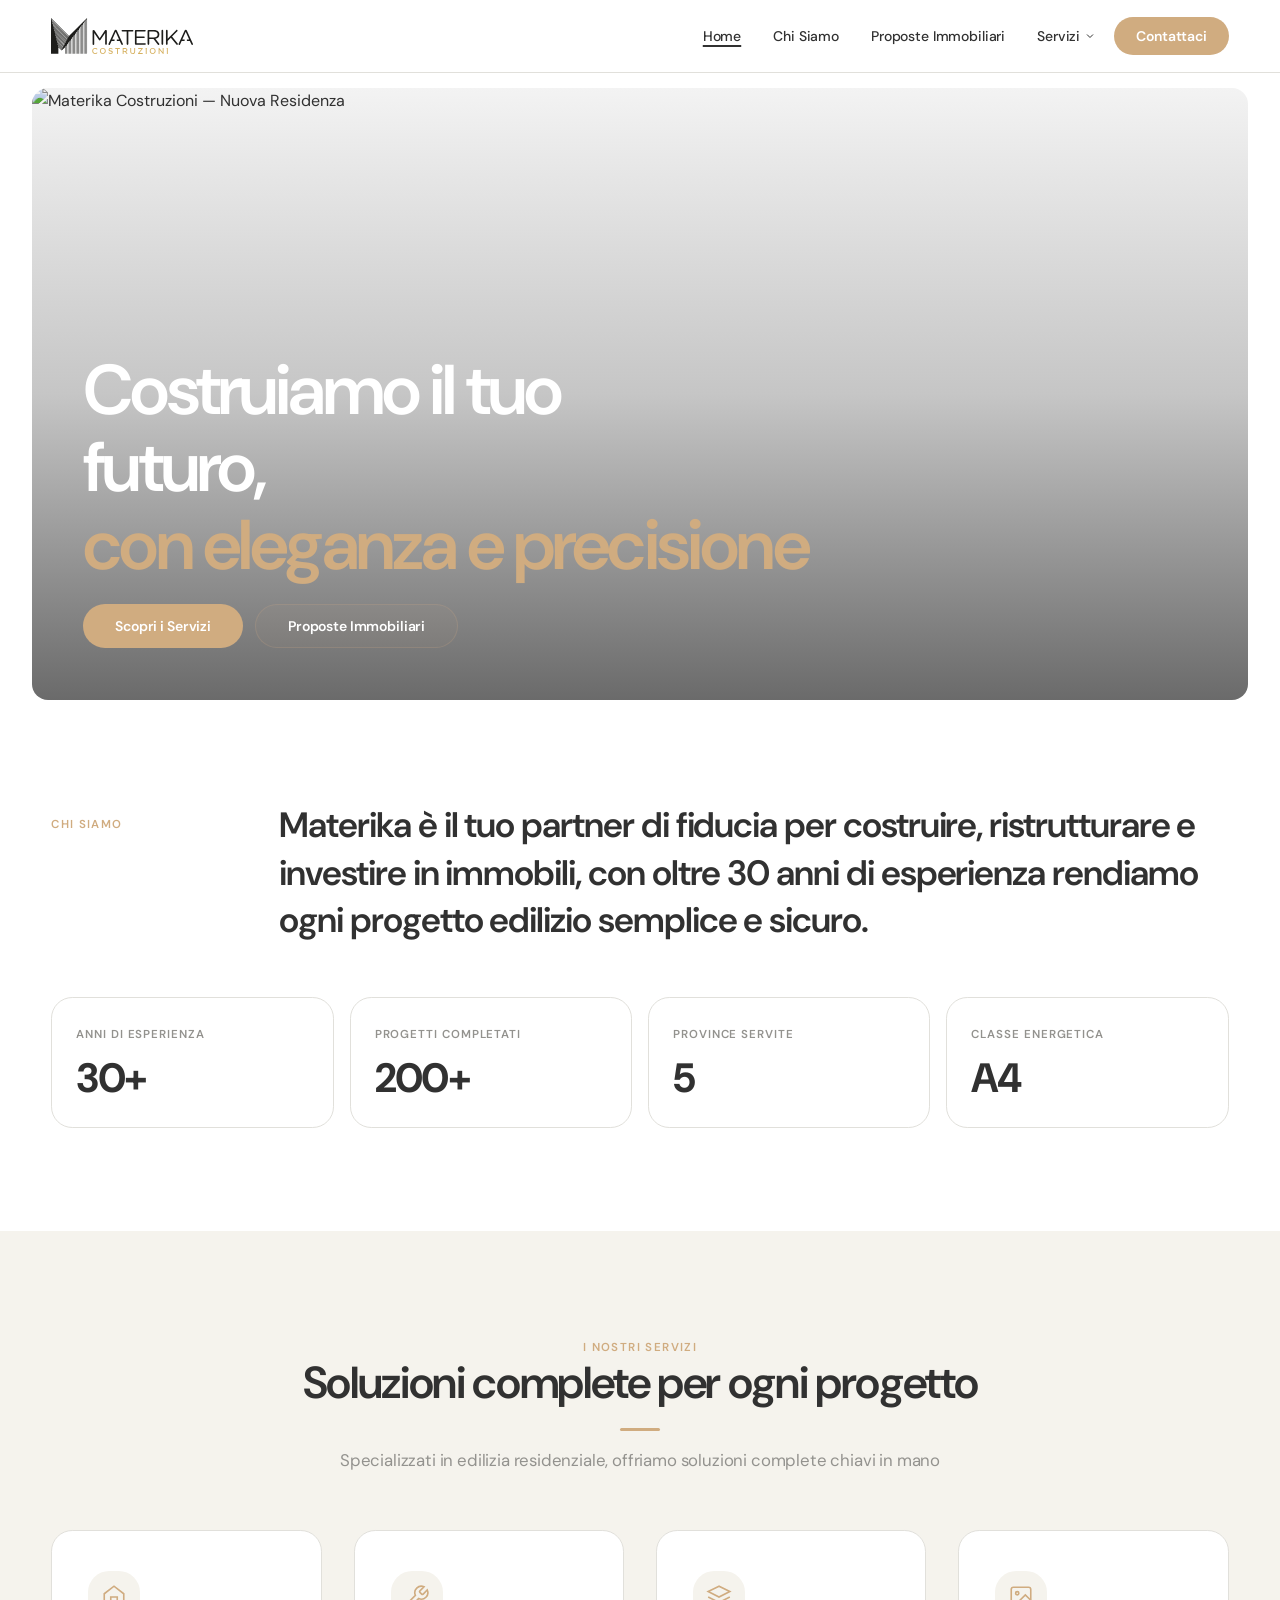
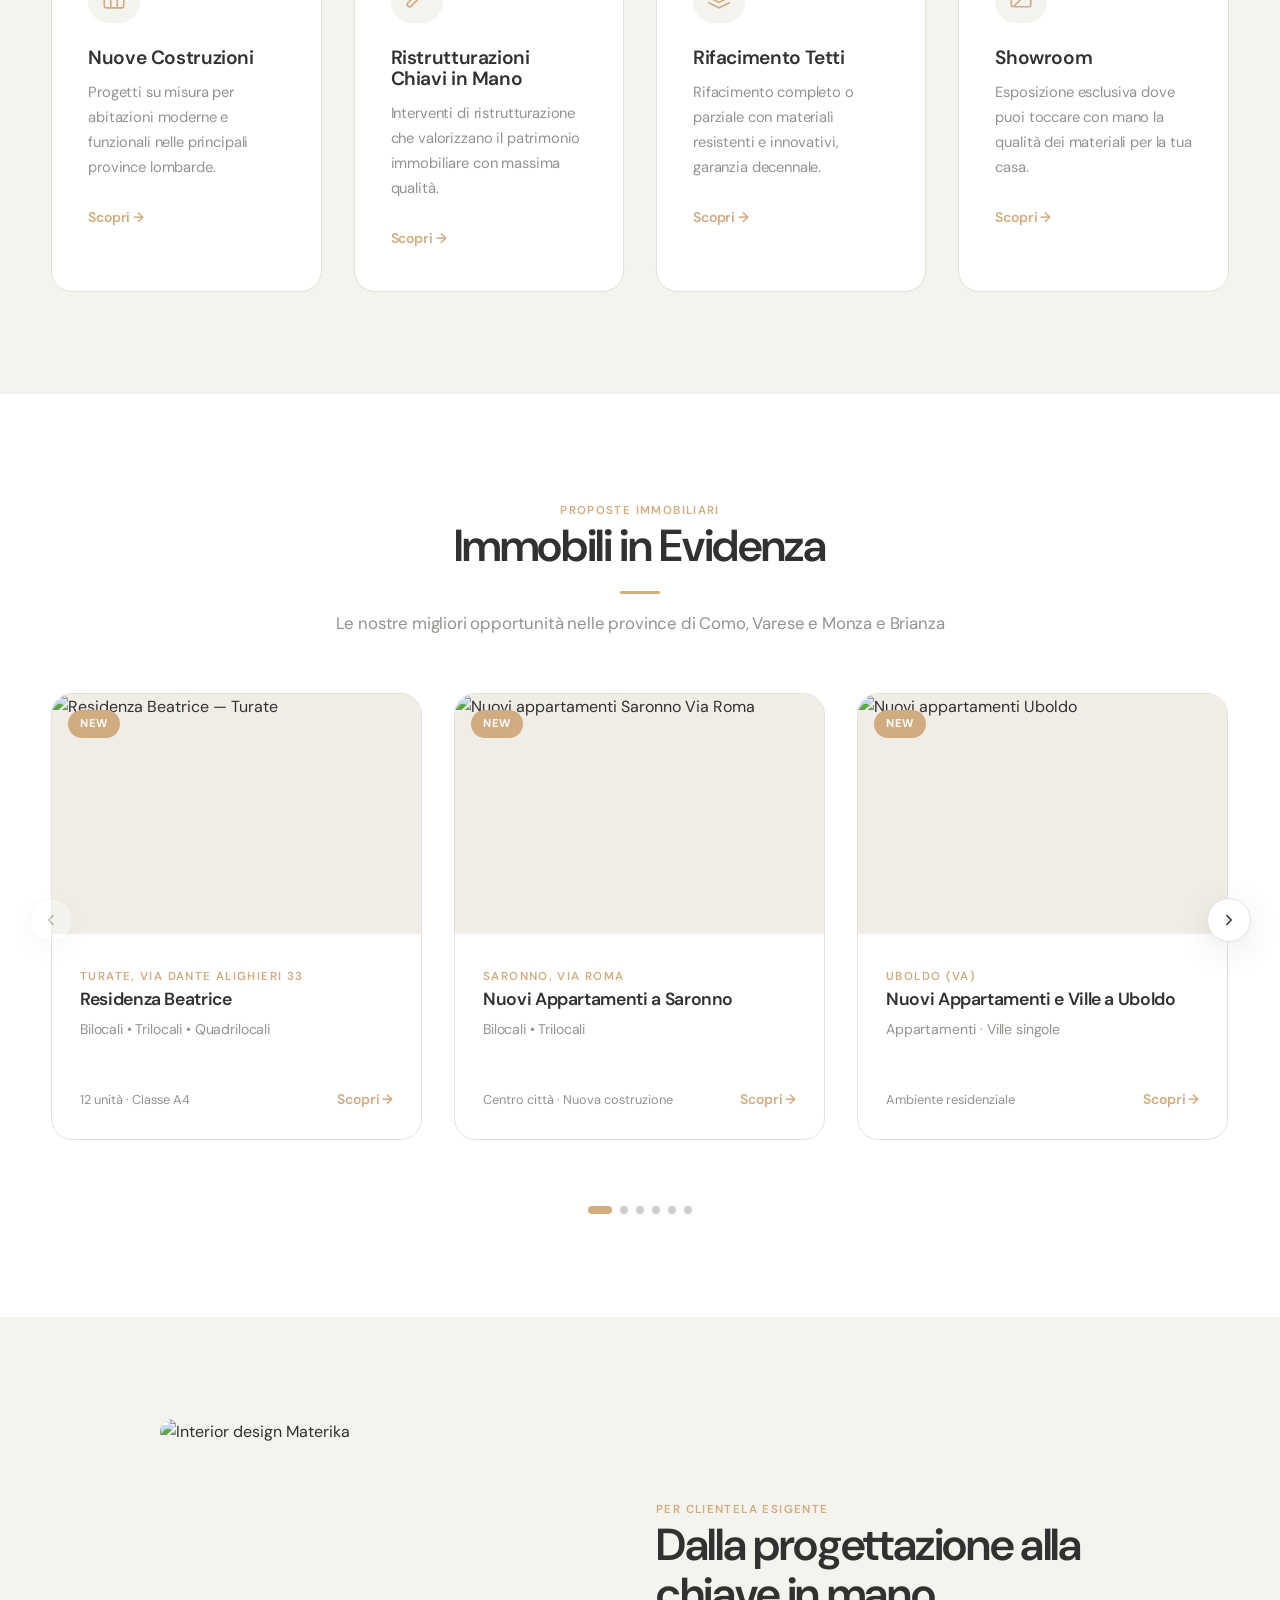
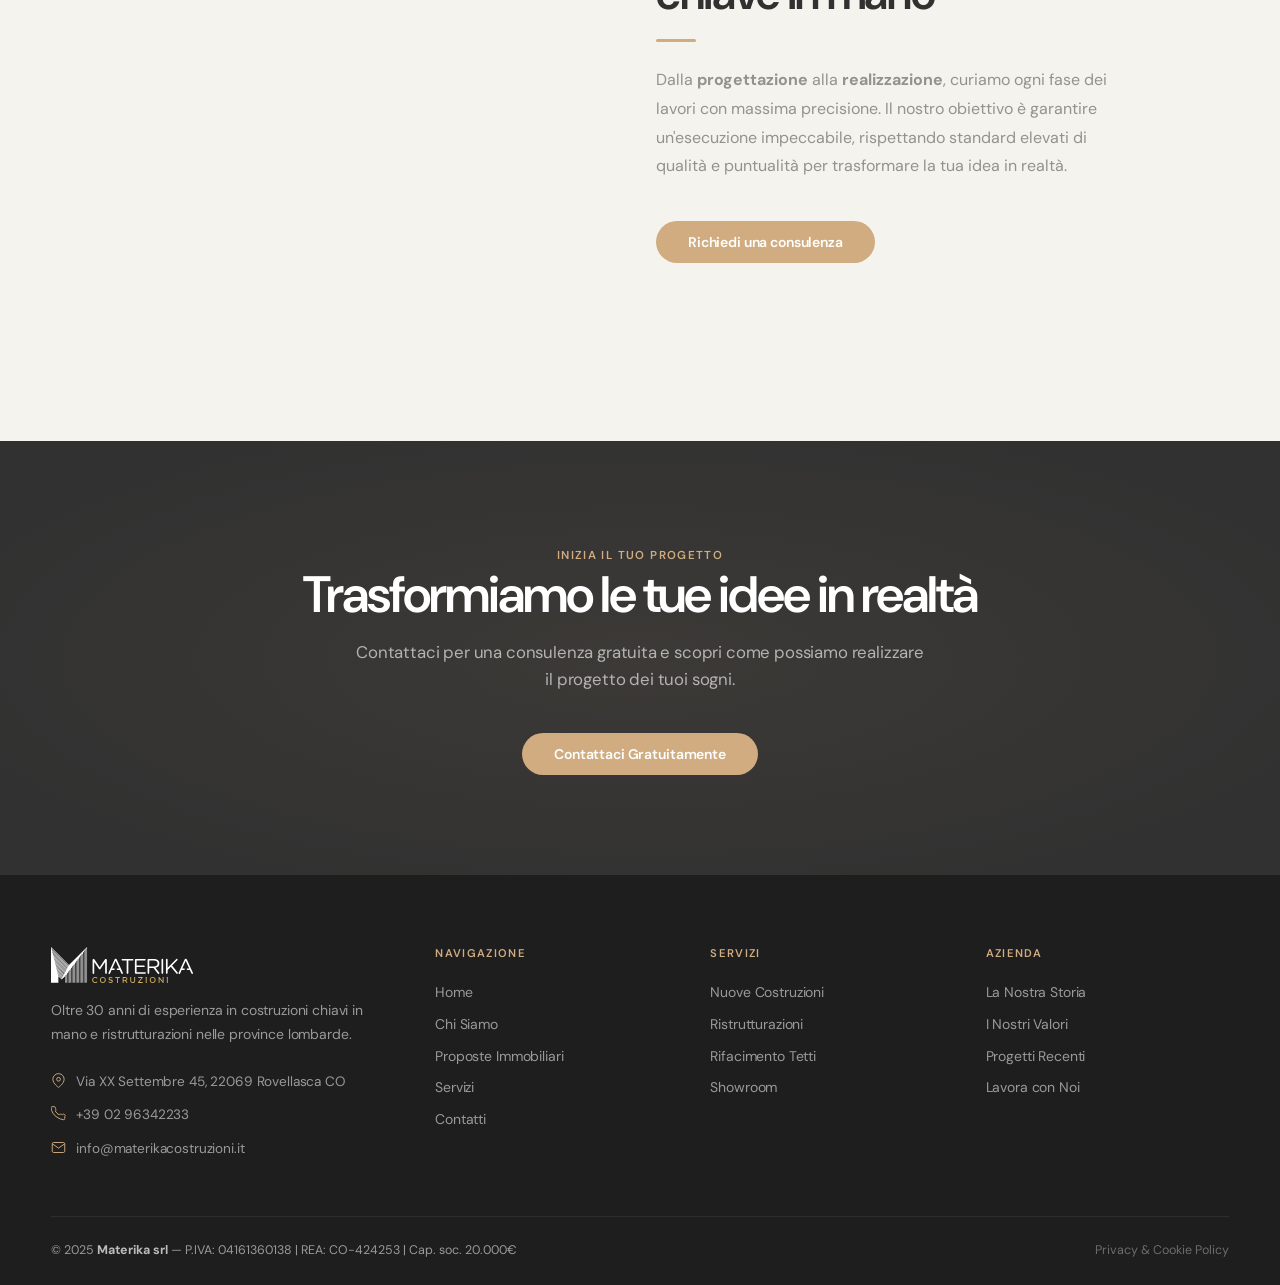
==== commit e31f77a5: "Add files via upload" ====
--- a/index.html
+++ b/index.html
@@ -15,8 +15,7 @@
   <div class="container">
     <nav class="nav-inner">
       <a href="index.html" class="nav-logo">
-        <span class="nav-logo-name">MATERIKA</span>
-        <span class="nav-logo-sub">Costruzioni</span>
+        <img src="Links/Logo/logo_logo-black.svg" alt="Materika Costruzioni" class="nav-logo-img" />
       </a>
 
       <ul class="nav-links">
@@ -24,7 +23,7 @@
         <li><a href="chi-siamo.html" class="nav-link">Chi Siamo</a></li>
         <li><a href="proposte-immobiliari.html" class="nav-link">Proposte Immobiliari</a></li>
         <li class="nav-dropdown">
-          <a href="servizi.html" class="nav-link">
+          <a href="#servizi" class="nav-link">
             Servizi
             <svg viewBox="0 0 24 24" stroke-width="2" stroke="currentColor" fill="none">
               <path d="M6 9l6 6 6-6"/>
@@ -41,7 +40,8 @@
       </ul>
 
       <button class="hamburger" aria-label="Menu">
-        <span></span><span></span><span></span>
+        <span class="hamburger-bars"><span></span><span></span><span></span></span>
+        <span class="hamburger-close">✕</span>
       </button>
     </nav>
   </div>
@@ -49,11 +49,23 @@
 
 <!-- Mobile Nav -->
 <nav class="mobile-nav" role="dialog" aria-label="Menu mobile">
-  <button class="mobile-nav-close" aria-label="Chiudi">✕</button>
   <a href="index.html">Home</a>
   <a href="chi-siamo.html">Chi Siamo</a>
   <a href="proposte-immobiliari.html">Proposte Immobiliari</a>
-  <a href="servizi.html">Servizi</a>
+  <div class="mobile-nav-dropdown">
+    <button class="mobile-nav-dropdown-toggle" aria-expanded="false">
+      Servizi
+      <svg class="mobile-nav-arrow" viewBox="0 0 24 24" width="20" height="20" stroke-width="2" stroke="currentColor" fill="none">
+        <path d="M6 9l6 6 6-6"/>
+      </svg>
+    </button>
+    <div class="mobile-nav-dropdown-menu">
+      <a href="nuove-costruzioni.html">Nuove Costruzioni</a>
+      <a href="ristrutturazioni.html">Ristrutturazioni</a>
+      <a href="rifacimento-tetti.html">Rifacimento Tetti</a>
+      <a href="showroom.html">Showroom</a>
+    </div>
+  </div>
   <a href="contatti.html">Contattaci</a>
 </nav>
 
@@ -73,7 +85,7 @@
           <em class="nowrap">con eleganza e precisione</em>
         </h1>
         <div class="hero-actions reveal reveal-delay-3">
-          <a href="servizi.html" class="btn btn-primary"><span class="btn-glow"></span>Scopri i Servizi</a>
+          <a href="index.html#servizi" class="btn btn-primary"><span class="btn-glow"></span>Scopri i Servizi</a>
           <a href="proposte-immobiliari.html" class="btn btn-outline"><span class="btn-glow"></span>Proposte Immobiliari</a>
         </div>
       </div>
@@ -119,7 +131,7 @@
 </section>
 
 <!-- ═══════════════════════════ SERVICES ═══════════════════════════ -->
-<section class="services-section section">
+<section class="services-section section" id="servizi">
   <div class="container">
     <div class="section-header centered">
       <span class="label">I Nostri Servizi</span>
@@ -174,7 +186,7 @@
           <h3>Showroom</h3>
           <p>Esposizione esclusiva dove puoi toccare con mano la qualità dei materiali per la tua casa.</p>
         </div>
-        <a href="servizi.html#showroom" class="btn-ghost"><span class="btn-ghost-text">Scopri →</span></a>
+        <a href="showroom.html" class="btn-ghost"><span class="btn-ghost-text">Scopri →</span></a>
       </div>
     </div>
   </div>
@@ -184,7 +196,7 @@
 <!-- ═══════════════════════════ FEATURED PROPERTIES ═══════════════════════════ -->
 <section class="section" style="background: var(--color-white);">
   <div class="container">
-    <div class="section-header">
+    <div class="section-header section-header--props centered">
       <span class="label">Proposte Immobiliari</span>
       <h2>Immobili in Evidenza</h2>
       <div class="gold-line"></div>
@@ -391,6 +403,7 @@
       </button>
 
       <div class="prop-carousel-dots" id="propDots"></div>
+      <div class="prop-carousel-dots-mobile" id="propDotsMobile"></div>
     </div><!-- /carousel-wrap -->
 
   </div>
@@ -400,7 +413,7 @@
 <section class="section" style="background: var(--color-cream);">
   <div class="container">
     <div class="grid-2" style="gap: 32px; justify-content: center; align-items: center; max-width: 960px; margin: 0 auto;">
-      <div class="about-img-wrap reveal" style="height: 520px;">
+      <div class="about-img-wrap reveal hide-on-mobile" style="height: 520px;">
         <img
           src="https://www.materikacostruzioni.it/images/materika/interior-design.jpg"
           alt="Interior design Materika"
@@ -408,7 +421,7 @@
           style="border-radius: 16px;"
         />
       </div>
-      <div class="reveal reveal-delay-2">
+      <div class="reveal reveal-delay-2 esigente-text">
         <span class="label">Per Clientela Esigente</span>
         <h2>Dalla progettazione alla chiave in mano</h2>
         <div class="gold-line"></div>
@@ -450,8 +463,7 @@
       <!-- Brand block -->
       <div class="footer-brand">
         <a href="index.html" class="nav-logo">
-          <span class="nav-logo-name">MATERIKA</span>
-          <span class="nav-logo-sub">Costruzioni</span>
+          <img src="Links/Logo/logo_logo-white.svg" alt="Materika Costruzioni" class="nav-logo-img" />
         </a>
         <p>Oltre 30 anni di esperienza in costruzioni chiavi in mano e ristrutturazioni nelle province lombarde.</p>
         <!-- Contact info inline under description -->
@@ -479,7 +491,7 @@
             <li><a href="index.html">Home</a></li>
             <li><a href="chi-siamo.html">Chi Siamo</a></li>
             <li><a href="proposte-immobiliari.html">Proposte Immobiliari</a></li>
-            <li><a href="servizi.html">Servizi</a></li>
+            <li><a href="index.html#servizi">Servizi</a></li>
             <li><a href="contatti.html">Contatti</a></li>
           </ul>
         </div>
--- a/style.css
+++ b/style.css
@@ -226,36 +226,11 @@
   height: var(--nav-height);
   display: flex;
   align-items: center;
-  transition: background var(--transition), box-shadow var(--transition);
-}
-
-.site-header.scrolled {
   background: var(--color-white);
   box-shadow: 0 1px 0 var(--color-border);
-}
-
-/* Keep header white at page top on Chi Siamo and Showroom pages */
-body.page-chi-siamo .site-header,
-body.page-showroom .site-header {
-  background: var(--color-white);
-  box-shadow: 0 1px 0 var(--color-border);
-}
-body.page-chi-siamo .nav-logo-name,
-body.page-showroom .nav-logo-name { color: var(--color-slate); }
-body.page-chi-siamo .nav-logo-sub,
-body.page-showroom .nav-logo-sub  { color: var(--color-gold); }
-body.page-chi-siamo .nav-link,
-body.page-showroom .nav-link      { color: var(--color-slate); }
-body.page-chi-siamo .nav-link:hover,
-body.page-showroom .nav-link:hover { color: var(--color-gold); }
-body.page-chi-siamo .hamburger span,
-body.page-showroom .hamburger span { background: var(--color-slate); }
-
-.site-header.scrolled .nav-logo-name { color: var(--color-slate); }
-.site-header.scrolled .nav-logo-sub  { color: var(--color-gold); }
-.site-header.scrolled .nav-link      { color: var(--color-slate); }
-.site-header.scrolled .nav-link:hover { color: var(--color-gold); }
-.site-header.scrolled .hamburger span { background: var(--color-slate); }
+  transition: background var(--transition), box-shadow var(--transition);
+}
+
 
 .nav-inner {
   display: flex;
@@ -269,6 +244,11 @@
   display: flex;
   flex-direction: column;
   line-height: 1;
+}
+.nav-logo-img {
+  height: 36px;
+  width: auto;
+  display: block;
 }
 .nav-logo-name {
   font-family: var(--font-sans);
@@ -370,18 +350,33 @@
 /* Hamburger */
 .hamburger {
   display: none;
+  align-items: center;
+  justify-content: center;
+  padding: 8px;
+  width: 40px;
+  height: 40px;
+}
+.hamburger-bars {
+  display: flex;
   flex-direction: column;
   gap: 5px;
-  padding: 8px;
-}
-.hamburger span {
+}
+.hamburger-bars span {
   display: block;
   width: 24px;
   height: 2px;
-  background: var(--color-white);
+  background: var(--color-slate);
   border-radius: 2px;
   transition: var(--transition);
 }
+.hamburger-close {
+  display: none;
+  font-size: 1.4rem;
+  color: var(--color-slate);
+  line-height: 1;
+}
+.hamburger.is-open .hamburger-bars { display: none; }
+.hamburger.is-open .hamburger-close { display: block; }
 
 /* Mobile Nav */
 .mobile-nav {
@@ -391,20 +386,70 @@
   background: var(--color-white);
   z-index: 999;
   flex-direction: column;
-  align-items: center;
-  justify-content: center;
-  gap: 4px;
+  align-items: flex-start;
+  justify-content: flex-start;
+  gap: 0;
+  padding-top: calc(var(--nav-height) + 24px);
+  padding-inline: 32px;
 }
 .mobile-nav.open { display: flex; }
-.mobile-nav a {
+.mobile-nav > a {
   font-family: var(--font-sans);
   font-size: 1.8rem;
   font-weight: 600;
   letter-spacing: -0.04em;
   color: var(--color-slate);
-  padding: 12px 32px;
+  padding: 14px 0;
+  width: 100%;
+  border-bottom: 1px solid var(--color-border);
   transition: color var(--transition);
 }
+.mobile-nav > a:first-child { border-top: 1px solid var(--color-border); }
+
+/* Mobile Nav Dropdown (Servizi) */
+.mobile-nav-dropdown {
+  width: 100%;
+  border-bottom: 1px solid var(--color-border);
+}
+.mobile-nav-dropdown-toggle {
+  display: flex;
+  align-items: center;
+  justify-content: space-between;
+  width: 100%;
+  font-family: var(--font-sans);
+  font-size: 1.8rem;
+  font-weight: 600;
+  letter-spacing: -0.04em;
+  color: var(--color-slate);
+  padding: 14px 0;
+  background: none;
+  border: none;
+  cursor: pointer;
+  text-align: left;
+  transition: color var(--transition);
+}
+.mobile-nav-arrow {
+  transition: transform var(--transition);
+  flex-shrink: 0;
+  color: var(--color-gold);
+}
+.mobile-nav-dropdown.open .mobile-nav-arrow { transform: rotate(180deg); }
+.mobile-nav-dropdown-menu {
+  display: none;
+  flex-direction: column;
+  padding-bottom: 8px;
+}
+.mobile-nav-dropdown.open .mobile-nav-dropdown-menu { display: flex; }
+.mobile-nav-dropdown-menu a {
+  font-family: var(--font-sans);
+  font-size: 1.1rem;
+  font-weight: 500;
+  color: var(--color-text-muted);
+  padding: 10px 0 10px 16px;
+  transition: color var(--transition);
+  border: none !important;
+}
+.mobile-nav-dropdown-menu a:hover { color: var(--color-gold); }
 
 /* Make property cards show pointer and be keyboard-focusable */
 .property-card {
@@ -431,19 +476,8 @@
   box-shadow: 0 12px 36px rgba(49,49,49,.08);
   transform: translateY(-6px);
 }
-.mobile-nav a:hover { color: var(--color-gold); }
-.mobile-nav-close {
-  position: absolute;
-  top: 24px;
-  right: 24px;
-  width: 40px;
-  height: 40px;
-  display: flex;
-  align-items: center;
-  justify-content: center;
-  color: var(--color-slate);
-  font-size: 1.5rem;
-}
+.mobile-nav > a:hover,
+.mobile-nav-dropdown-toggle:hover { color: var(--color-gold); }
 
 /* =========================================================
    HERO
@@ -854,16 +888,24 @@
 .prop-carousel-prev { left: -22px; }
 .prop-carousel-next { right: -22px; }
 
-/* Dot indicators */
+@media (max-width: 768px) {
+  .prop-carousel-btn { display: none; }
+}
+
+/* Dot indicators — desktop (pill style) */
 .prop-carousel-dots {
   position: absolute;
   bottom: 0;
   left: 0;
   right: 0;
-  display: flex;
+  display: none; /* hidden on mobile, shown below */
   justify-content: center;
   align-items: center;
   gap: 8px;
+}
+
+@media (min-width: 769px) {
+  .prop-carousel-dots { display: flex; }
 }
 
 .prop-carousel-dot {
@@ -882,6 +924,57 @@
   width: 24px;
 }
 
+/* Mobile: native scroll + round dots */
+@media (max-width: 768px) {
+  .prop-carousel-viewport {
+    overflow-x: auto;
+    scroll-snap-type: x mandatory;
+    -webkit-overflow-scrolling: touch;
+    scrollbar-width: none;
+    overflow-y: visible;
+    padding: 4px 0 12px;
+    margin: 0;
+  }
+  .prop-carousel-viewport::-webkit-scrollbar { display: none; }
+
+  .prop-carousel-track {
+    transform: none !important;
+    transition: none !important;
+    gap: 16px;
+  }
+
+  .prop-carousel-item {
+    flex: 0 0 82vw;
+    scroll-snap-align: start;
+  }
+
+  /* Mobile dots container */
+  .prop-carousel-dots-mobile {
+    display: flex;
+    justify-content: center;
+    align-items: center;
+    gap: 8px;
+    margin-top: 16px;
+  }
+
+  .prop-carousel-dot-mobile {
+    width: 7px;
+    height: 7px;
+    border-radius: 50%;
+    background: rgba(184,151,106,.3);
+    border: none;
+    padding: 0;
+    transition: background .25s, width .25s, height .25s;
+    cursor: pointer;
+  }
+
+  .prop-carousel-dot-mobile.active {
+    width: 10px;
+    height: 10px;
+    background: var(--color-gold);
+  }
+}
+
 @media (max-width: 900px) {
   .prop-carousel-item {
     flex: 0 0 calc((100% - 32px) / 2);
@@ -890,10 +983,8 @@
 
 @media (max-width: 600px) {
   .prop-carousel-item {
-    flex: 0 0 100%;
+    flex: 0 0 82vw;
   }
-  .prop-carousel-prev { left: -6px; }
-  .prop-carousel-next { right: -6px; }
 }
 
 /* =========================================================
@@ -1646,7 +1737,6 @@
 
   .nav-links { display: none; }
   .hamburger { display: flex; }
-  .hamburger span { background: var(--color-slate); }
 
   .grid-2,
   .grid-3,
@@ -1742,6 +1832,21 @@
   .floorplan-card { width: 180px; }
 }
 
+@media (max-width: 768px) {
+  .hide-on-mobile { display: none !important; }
+}
+
+@media (max-width: 768px) {
+  .section-header--props,
+  .esigente-text {
+    text-align: center;
+  }
+  .section-header--props .gold-line,
+  .esigente-text .gold-line {
+    margin-inline: auto;
+  }
+}
+
 /* =========================================================
    PRINT
    ========================================================= */
